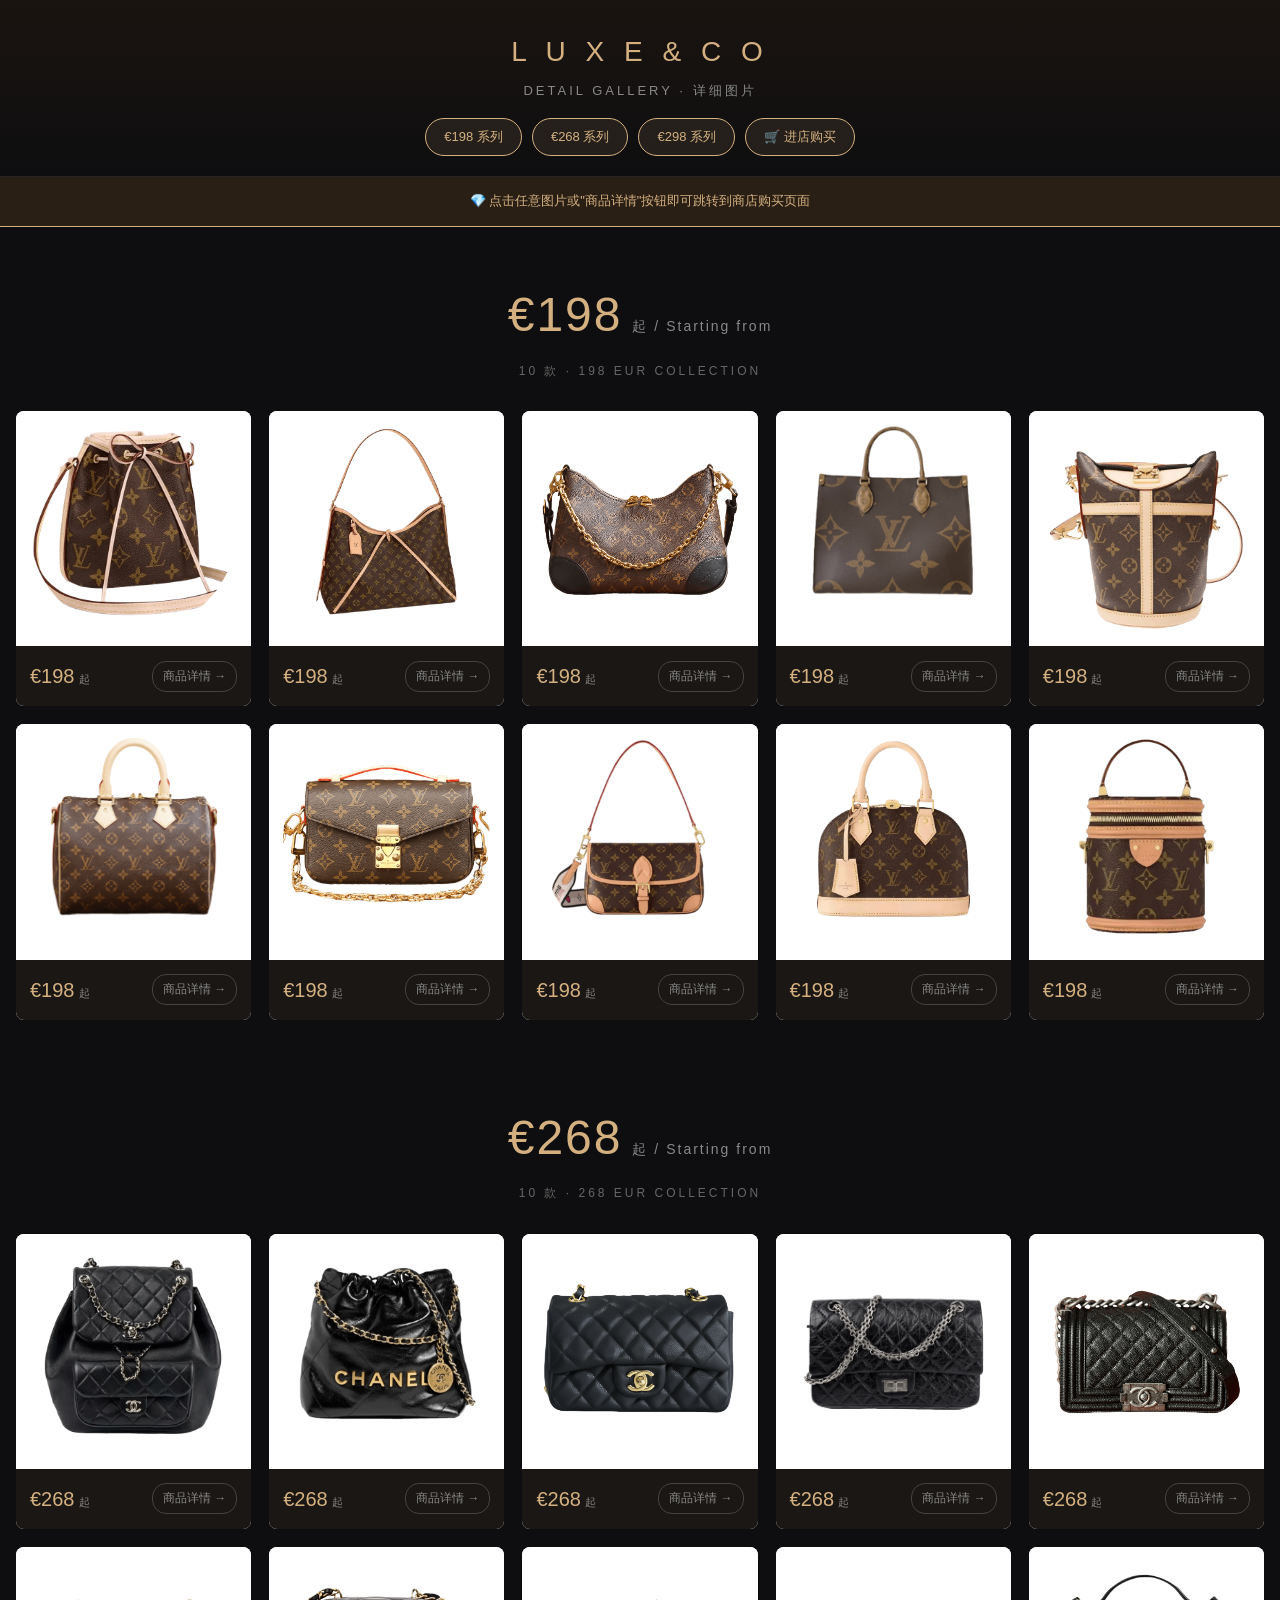
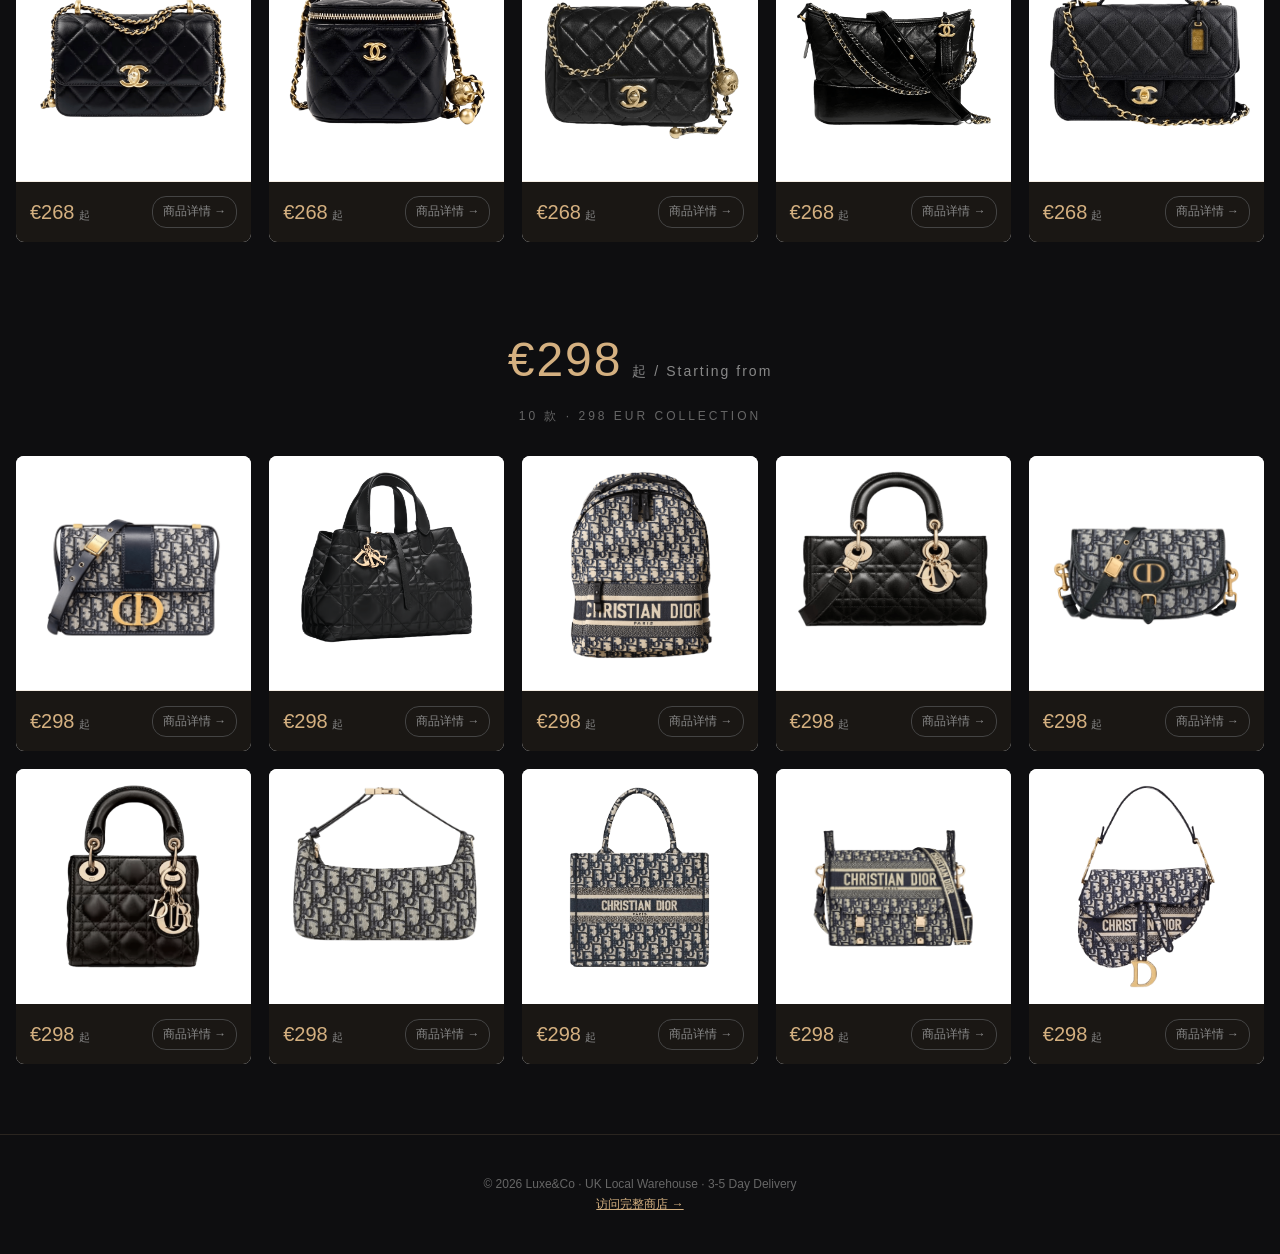
==== ad/details.html @ 515a00b8 "Add product detail gallery" ====
<!doctype html>
<html lang="zh-CN">
<head>
<meta charset="UTF-8">
<meta name="viewport" content="width=device-width,initial-scale=1.0">
<title>Luxe&Co · 详细图片 / Product Gallery</title>
<style>
*{margin:0;padding:0;box-sizing:border-box}
body{font-family:-apple-system,'Segoe UI','PingFang SC',sans-serif;background:#0e0e10;color:#f5f3ee;line-height:1.6}
header{padding:30px 20px 20px;text-align:center;background:linear-gradient(180deg,#1a1410 0%,#0e0e10 100%);border-bottom:1px solid #2a2520}
header h1{font-size:28px;letter-spacing:6px;color:#d4b080;font-weight:300}
header .sub{color:#888;font-size:13px;letter-spacing:3px;margin-top:6px}
header .nav{margin-top:16px;display:flex;gap:10px;justify-content:center;flex-wrap:wrap}
header .nav a{padding:8px 18px;background:rgba(212,176,128,.1);border:1px solid #d4b080;color:#d4b080;text-decoration:none;font-size:13px;border-radius:20px;transition:all .2s}
header .nav a:hover{background:#d4b080;color:#0e0e10}
.tier{max-width:1280px;margin:0 auto;padding:50px 16px 30px}
.tier-head{text-align:center;margin-bottom:30px}
.tier-head h2{font-size:18px;font-weight:300;color:#d4b080}
.price-big{font-size:48px;font-weight:200;color:#d4b080;letter-spacing:2px}
.price-sub{font-size:14px;color:#888;margin-left:10px;letter-spacing:2px}
.tier-count{color:#666;font-size:12px;letter-spacing:3px;margin-top:8px;text-transform:uppercase}
.grid{display:grid;grid-template-columns:repeat(auto-fill,minmax(220px,1fr));gap:18px}
.card{background:#fff;border-radius:8px;overflow:hidden;transition:transform .3s,box-shadow .3s;cursor:pointer}
.card:hover{transform:translateY(-4px);box-shadow:0 12px 40px rgba(212,176,128,.2)}
.img-wrap{display:block;position:relative;background:#fff;aspect-ratio:1/1;overflow:hidden}
.img-wrap img{width:100%;height:100%;object-fit:contain;padding:14px;transition:transform .4s}
.card:hover .img-wrap img{transform:scale(1.06)}
.hover-tip{position:absolute;bottom:0;left:0;right:0;background:rgba(212,176,128,.95);color:#0e0e10;text-align:center;padding:8px;font-size:13px;font-weight:600;letter-spacing:1px;transform:translateY(100%);transition:transform .3s}
.card:hover .hover-tip{transform:translateY(0)}
.info{padding:14px;background:#1a1714;display:flex;justify-content:space-between;align-items:center}
.price{font-size:20px;color:#d4b080;font-weight:500}
.price .tag{font-size:11px;color:#888;margin-left:4px;font-weight:400}
.btn-detail{font-size:12px;color:#888;text-decoration:none;border:1px solid #444;padding:5px 10px;border-radius:14px;transition:all .2s}
.btn-detail:hover{border-color:#d4b080;color:#d4b080}
footer{padding:40px 20px;text-align:center;color:#666;font-size:12px;border-top:1px solid #2a2520;margin-top:40px}
.tip{background:#2a1f15;color:#d4b080;padding:14px;text-align:center;font-size:13px;border-bottom:1px solid #d4b080}
@media(max-width:600px){.grid{grid-template-columns:repeat(2,1fr);gap:10px}.price-big{font-size:36px}.tier{padding:30px 10px 20px}}
</style>
</head>
<body>
<header>
<h1>L U X E &amp; C O</h1>
<div class="sub">DETAIL GALLERY · 详细图片</div>
<div class="nav">
<a href="#tier-198">€198 系列</a>
<a href="#tier-268">€268 系列</a>
<a href="#tier-298">€298 系列</a>
<a href="https://shop36108042.wgstores.com" target="_blank">🛒 进店购买</a>
</div>
</header>
<div class="tip">💎 点击任意图片或"商品详情"按钮即可跳转到商店购买页面</div>
<section class="tier" id="tier-198">
<div class="tier-head">
<h2><span class="price-big">€198</span><span class="price-sub">起 / Starting from</span></h2>
<div class="tier-count">10 款 · 198 EUR Collection</div>
</div>
<div class="grid"><div class="card" data-id="198-01">
<a class="img-wrap" href="https://shop36108042.wgstores.com" target="_blank" data-link="198-01">
<img src="gallery/198/01.png" alt="Bag 198EUR" loading="lazy">
<div class="hover-tip">查看商品 →</div>
</a>
<div class="info">
<div class="price">€198<span class="tag">起</span></div>
<a href="https://shop36108042.wgstores.com" target="_blank" class="btn-detail">商品详情 →</a>
</div></div>
<div class="card" data-id="198-02">
<a class="img-wrap" href="https://shop36108042.wgstores.com" target="_blank" data-link="198-02">
<img src="gallery/198/02.png" alt="Bag 198EUR" loading="lazy">
<div class="hover-tip">查看商品 →</div>
</a>
<div class="info">
<div class="price">€198<span class="tag">起</span></div>
<a href="https://shop36108042.wgstores.com" target="_blank" class="btn-detail">商品详情 →</a>
</div></div>
<div class="card" data-id="198-03">
<a class="img-wrap" href="https://shop36108042.wgstores.com" target="_blank" data-link="198-03">
<img src="gallery/198/03.png" alt="Bag 198EUR" loading="lazy">
<div class="hover-tip">查看商品 →</div>
</a>
<div class="info">
<div class="price">€198<span class="tag">起</span></div>
<a href="https://shop36108042.wgstores.com" target="_blank" class="btn-detail">商品详情 →</a>
</div></div>
<div class="card" data-id="198-04">
<a class="img-wrap" href="https://shop36108042.wgstores.com" target="_blank" data-link="198-04">
<img src="gallery/198/04.png" alt="Bag 198EUR" loading="lazy">
<div class="hover-tip">查看商品 →</div>
</a>
<div class="info">
<div class="price">€198<span class="tag">起</span></div>
<a href="https://shop36108042.wgstores.com" target="_blank" class="btn-detail">商品详情 →</a>
</div></div>
<div class="card" data-id="198-05">
<a class="img-wrap" href="https://shop36108042.wgstores.com" target="_blank" data-link="198-05">
<img src="gallery/198/05.png" alt="Bag 198EUR" loading="lazy">
<div class="hover-tip">查看商品 →</div>
</a>
<div class="info">
<div class="price">€198<span class="tag">起</span></div>
<a href="https://shop36108042.wgstores.com" target="_blank" class="btn-detail">商品详情 →</a>
</div></div>
<div class="card" data-id="198-06">
<a class="img-wrap" href="https://shop36108042.wgstores.com" target="_blank" data-link="198-06">
<img src="gallery/198/06.png" alt="Bag 198EUR" loading="lazy">
<div class="hover-tip">查看商品 →</div>
</a>
<div class="info">
<div class="price">€198<span class="tag">起</span></div>
<a href="https://shop36108042.wgstores.com" target="_blank" class="btn-detail">商品详情 →</a>
</div></div>
<div class="card" data-id="198-07">
<a class="img-wrap" href="https://shop36108042.wgstores.com" target="_blank" data-link="198-07">
<img src="gallery/198/07.png" alt="Bag 198EUR" loading="lazy">
<div class="hover-tip">查看商品 →</div>
</a>
<div class="info">
<div class="price">€198<span class="tag">起</span></div>
<a href="https://shop36108042.wgstores.com" target="_blank" class="btn-detail">商品详情 →</a>
</div></div>
<div class="card" data-id="198-08">
<a class="img-wrap" href="https://shop36108042.wgstores.com" target="_blank" data-link="198-08">
<img src="gallery/198/08.png" alt="Bag 198EUR" loading="lazy">
<div class="hover-tip">查看商品 →</div>
</a>
<div class="info">
<div class="price">€198<span class="tag">起</span></div>
<a href="https://shop36108042.wgstores.com" target="_blank" class="btn-detail">商品详情 →</a>
</div></div>
<div class="card" data-id="198-09">
<a class="img-wrap" href="https://shop36108042.wgstores.com" target="_blank" data-link="198-09">
<img src="gallery/198/09.png" alt="Bag 198EUR" loading="lazy">
<div class="hover-tip">查看商品 →</div>
</a>
<div class="info">
<div class="price">€198<span class="tag">起</span></div>
<a href="https://shop36108042.wgstores.com" target="_blank" class="btn-detail">商品详情 →</a>
</div></div>
<div class="card" data-id="198-10">
<a class="img-wrap" href="https://shop36108042.wgstores.com" target="_blank" data-link="198-10">
<img src="gallery/198/10.png" alt="Bag 198EUR" loading="lazy">
<div class="hover-tip">查看商品 →</div>
</a>
<div class="info">
<div class="price">€198<span class="tag">起</span></div>
<a href="https://shop36108042.wgstores.com" target="_blank" class="btn-detail">商品详情 →</a>
</div></div></div>
</section><section class="tier" id="tier-268">
<div class="tier-head">
<h2><span class="price-big">€268</span><span class="price-sub">起 / Starting from</span></h2>
<div class="tier-count">10 款 · 268 EUR Collection</div>
</div>
<div class="grid"><div class="card" data-id="268-01">
<a class="img-wrap" href="https://shop36108042.wgstores.com" target="_blank" data-link="268-01">
<img src="gallery/268/01.png" alt="Bag 268EUR" loading="lazy">
<div class="hover-tip">查看商品 →</div>
</a>
<div class="info">
<div class="price">€268<span class="tag">起</span></div>
<a href="https://shop36108042.wgstores.com" target="_blank" class="btn-detail">商品详情 →</a>
</div></div>
<div class="card" data-id="268-02">
<a class="img-wrap" href="https://shop36108042.wgstores.com" target="_blank" data-link="268-02">
<img src="gallery/268/02.png" alt="Bag 268EUR" loading="lazy">
<div class="hover-tip">查看商品 →</div>
</a>
<div class="info">
<div class="price">€268<span class="tag">起</span></div>
<a href="https://shop36108042.wgstores.com" target="_blank" class="btn-detail">商品详情 →</a>
</div></div>
<div class="card" data-id="268-03">
<a class="img-wrap" href="https://shop36108042.wgstores.com" target="_blank" data-link="268-03">
<img src="gallery/268/03.png" alt="Bag 268EUR" loading="lazy">
<div class="hover-tip">查看商品 →</div>
</a>
<div class="info">
<div class="price">€268<span class="tag">起</span></div>
<a href="https://shop36108042.wgstores.com" target="_blank" class="btn-detail">商品详情 →</a>
</div></div>
<div class="card" data-id="268-04">
<a class="img-wrap" href="https://shop36108042.wgstores.com" target="_blank" data-link="268-04">
<img src="gallery/268/04.png" alt="Bag 268EUR" loading="lazy">
<div class="hover-tip">查看商品 →</div>
</a>
<div class="info">
<div class="price">€268<span class="tag">起</span></div>
<a href="https://shop36108042.wgstores.com" target="_blank" class="btn-detail">商品详情 →</a>
</div></div>
<div class="card" data-id="268-05">
<a class="img-wrap" href="https://shop36108042.wgstores.com" target="_blank" data-link="268-05">
<img src="gallery/268/05.png" alt="Bag 268EUR" loading="lazy">
<div class="hover-tip">查看商品 →</div>
</a>
<div class="info">
<div class="price">€268<span class="tag">起</span></div>
<a href="https://shop36108042.wgstores.com" target="_blank" class="btn-detail">商品详情 →</a>
</div></div>
<div class="card" data-id="268-06">
<a class="img-wrap" href="https://shop36108042.wgstores.com" target="_blank" data-link="268-06">
<img src="gallery/268/06.png" alt="Bag 268EUR" loading="lazy">
<div class="hover-tip">查看商品 →</div>
</a>
<div class="info">
<div class="price">€268<span class="tag">起</span></div>
<a href="https://shop36108042.wgstores.com" target="_blank" class="btn-detail">商品详情 →</a>
</div></div>
<div class="card" data-id="268-07">
<a class="img-wrap" href="https://shop36108042.wgstores.com" target="_blank" data-link="268-07">
<img src="gallery/268/07.png" alt="Bag 268EUR" loading="lazy">
<div class="hover-tip">查看商品 →</div>
</a>
<div class="info">
<div class="price">€268<span class="tag">起</span></div>
<a href="https://shop36108042.wgstores.com" target="_blank" class="btn-detail">商品详情 →</a>
</div></div>
<div class="card" data-id="268-08">
<a class="img-wrap" href="https://shop36108042.wgstores.com" target="_blank" data-link="268-08">
<img src="gallery/268/08.png" alt="Bag 268EUR" loading="lazy">
<div class="hover-tip">查看商品 →</div>
</a>
<div class="info">
<div class="price">€268<span class="tag">起</span></div>
<a href="https://shop36108042.wgstores.com" target="_blank" class="btn-detail">商品详情 →</a>
</div></div>
<div class="card" data-id="268-09">
<a class="img-wrap" href="https://shop36108042.wgstores.com" target="_blank" data-link="268-09">
<img src="gallery/268/09.png" alt="Bag 268EUR" loading="lazy">
<div class="hover-tip">查看商品 →</div>
</a>
<div class="info">
<div class="price">€268<span class="tag">起</span></div>
<a href="https://shop36108042.wgstores.com" target="_blank" class="btn-detail">商品详情 →</a>
</div></div>
<div class="card" data-id="268-10">
<a class="img-wrap" href="https://shop36108042.wgstores.com" target="_blank" data-link="268-10">
<img src="gallery/268/10.png" alt="Bag 268EUR" loading="lazy">
<div class="hover-tip">查看商品 →</div>
</a>
<div class="info">
<div class="price">€268<span class="tag">起</span></div>
<a href="https://shop36108042.wgstores.com" target="_blank" class="btn-detail">商品详情 →</a>
</div></div></div>
</section><section class="tier" id="tier-298">
<div class="tier-head">
<h2><span class="price-big">€298</span><span class="price-sub">起 / Starting from</span></h2>
<div class="tier-count">10 款 · 298 EUR Collection</div>
</div>
<div class="grid"><div class="card" data-id="298-01">
<a class="img-wrap" href="https://shop36108042.wgstores.com" target="_blank" data-link="298-01">
<img src="gallery/298/01.png" alt="Bag 298EUR" loading="lazy">
<div class="hover-tip">查看商品 →</div>
</a>
<div class="info">
<div class="price">€298<span class="tag">起</span></div>
<a href="https://shop36108042.wgstores.com" target="_blank" class="btn-detail">商品详情 →</a>
</div></div>
<div class="card" data-id="298-02">
<a class="img-wrap" href="https://shop36108042.wgstores.com" target="_blank" data-link="298-02">
<img src="gallery/298/02.png" alt="Bag 298EUR" loading="lazy">
<div class="hover-tip">查看商品 →</div>
</a>
<div class="info">
<div class="price">€298<span class="tag">起</span></div>
<a href="https://shop36108042.wgstores.com" target="_blank" class="btn-detail">商品详情 →</a>
</div></div>
<div class="card" data-id="298-03">
<a class="img-wrap" href="https://shop36108042.wgstores.com" target="_blank" data-link="298-03">
<img src="gallery/298/03.png" alt="Bag 298EUR" loading="lazy">
<div class="hover-tip">查看商品 →</div>
</a>
<div class="info">
<div class="price">€298<span class="tag">起</span></div>
<a href="https://shop36108042.wgstores.com" target="_blank" class="btn-detail">商品详情 →</a>
</div></div>
<div class="card" data-id="298-04">
<a class="img-wrap" href="https://shop36108042.wgstores.com" target="_blank" data-link="298-04">
<img src="gallery/298/04.png" alt="Bag 298EUR" loading="lazy">
<div class="hover-tip">查看商品 →</div>
</a>
<div class="info">
<div class="price">€298<span class="tag">起</span></div>
<a href="https://shop36108042.wgstores.com" target="_blank" class="btn-detail">商品详情 →</a>
</div></div>
<div class="card" data-id="298-05">
<a class="img-wrap" href="https://shop36108042.wgstores.com" target="_blank" data-link="298-05">
<img src="gallery/298/05.png" alt="Bag 298EUR" loading="lazy">
<div class="hover-tip">查看商品 →</div>
</a>
<div class="info">
<div class="price">€298<span class="tag">起</span></div>
<a href="https://shop36108042.wgstores.com" target="_blank" class="btn-detail">商品详情 →</a>
</div></div>
<div class="card" data-id="298-06">
<a class="img-wrap" href="https://shop36108042.wgstores.com" target="_blank" data-link="298-06">
<img src="gallery/298/06.png" alt="Bag 298EUR" loading="lazy">
<div class="hover-tip">查看商品 →</div>
</a>
<div class="info">
<div class="price">€298<span class="tag">起</span></div>
<a href="https://shop36108042.wgstores.com" target="_blank" class="btn-detail">商品详情 →</a>
</div></div>
<div class="card" data-id="298-07">
<a class="img-wrap" href="https://shop36108042.wgstores.com" target="_blank" data-link="298-07">
<img src="gallery/298/07.png" alt="Bag 298EUR" loading="lazy">
<div class="hover-tip">查看商品 →</div>
</a>
<div class="info">
<div class="price">€298<span class="tag">起</span></div>
<a href="https://shop36108042.wgstores.com" target="_blank" class="btn-detail">商品详情 →</a>
</div></div>
<div class="card" data-id="298-08">
<a class="img-wrap" href="https://shop36108042.wgstores.com" target="_blank" data-link="298-08">
<img src="gallery/298/08.png" alt="Bag 298EUR" loading="lazy">
<div class="hover-tip">查看商品 →</div>
</a>
<div class="info">
<div class="price">€298<span class="tag">起</span></div>
<a href="https://shop36108042.wgstores.com" target="_blank" class="btn-detail">商品详情 →</a>
</div></div>
<div class="card" data-id="298-09">
<a class="img-wrap" href="https://shop36108042.wgstores.com" target="_blank" data-link="298-09">
<img src="gallery/298/09.png" alt="Bag 298EUR" loading="lazy">
<div class="hover-tip">查看商品 →</div>
</a>
<div class="info">
<div class="price">€298<span class="tag">起</span></div>
<a href="https://shop36108042.wgstores.com" target="_blank" class="btn-detail">商品详情 →</a>
</div></div>
<div class="card" data-id="298-10">
<a class="img-wrap" href="https://shop36108042.wgstores.com" target="_blank" data-link="298-10">
<img src="gallery/298/10.png" alt="Bag 298EUR" loading="lazy">
<div class="hover-tip">查看商品 →</div>
</a>
<div class="info">
<div class="price">€298<span class="tag">起</span></div>
<a href="https://shop36108042.wgstores.com" target="_blank" class="btn-detail">商品详情 →</a>
</div></div></div>
</section>
<footer>
© 2026 Luxe&amp;Co · UK Local Warehouse · 3-5 Day Delivery<br>
<a href="https://shop36108042.wgstores.com" target="_blank" style="color:#d4b080">访问完整商店 →</a>
</footer>
</body>
</html>
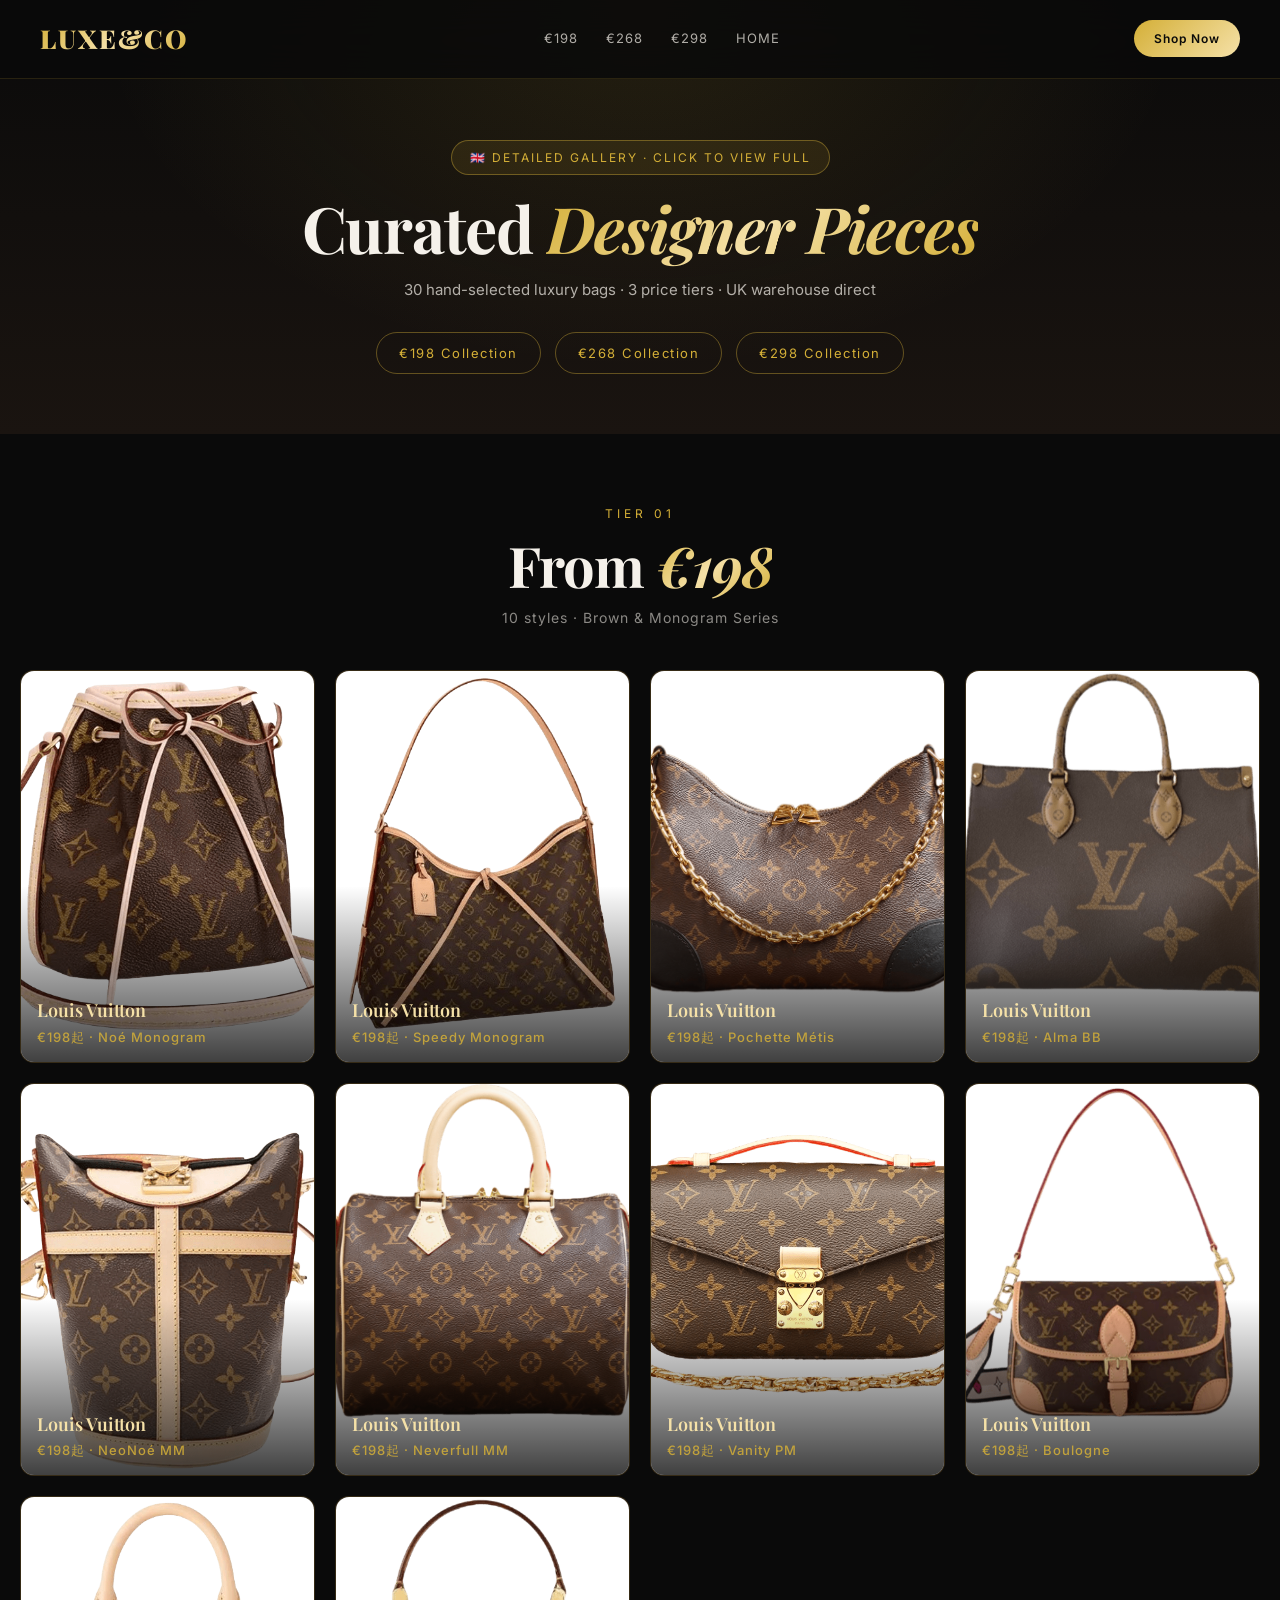
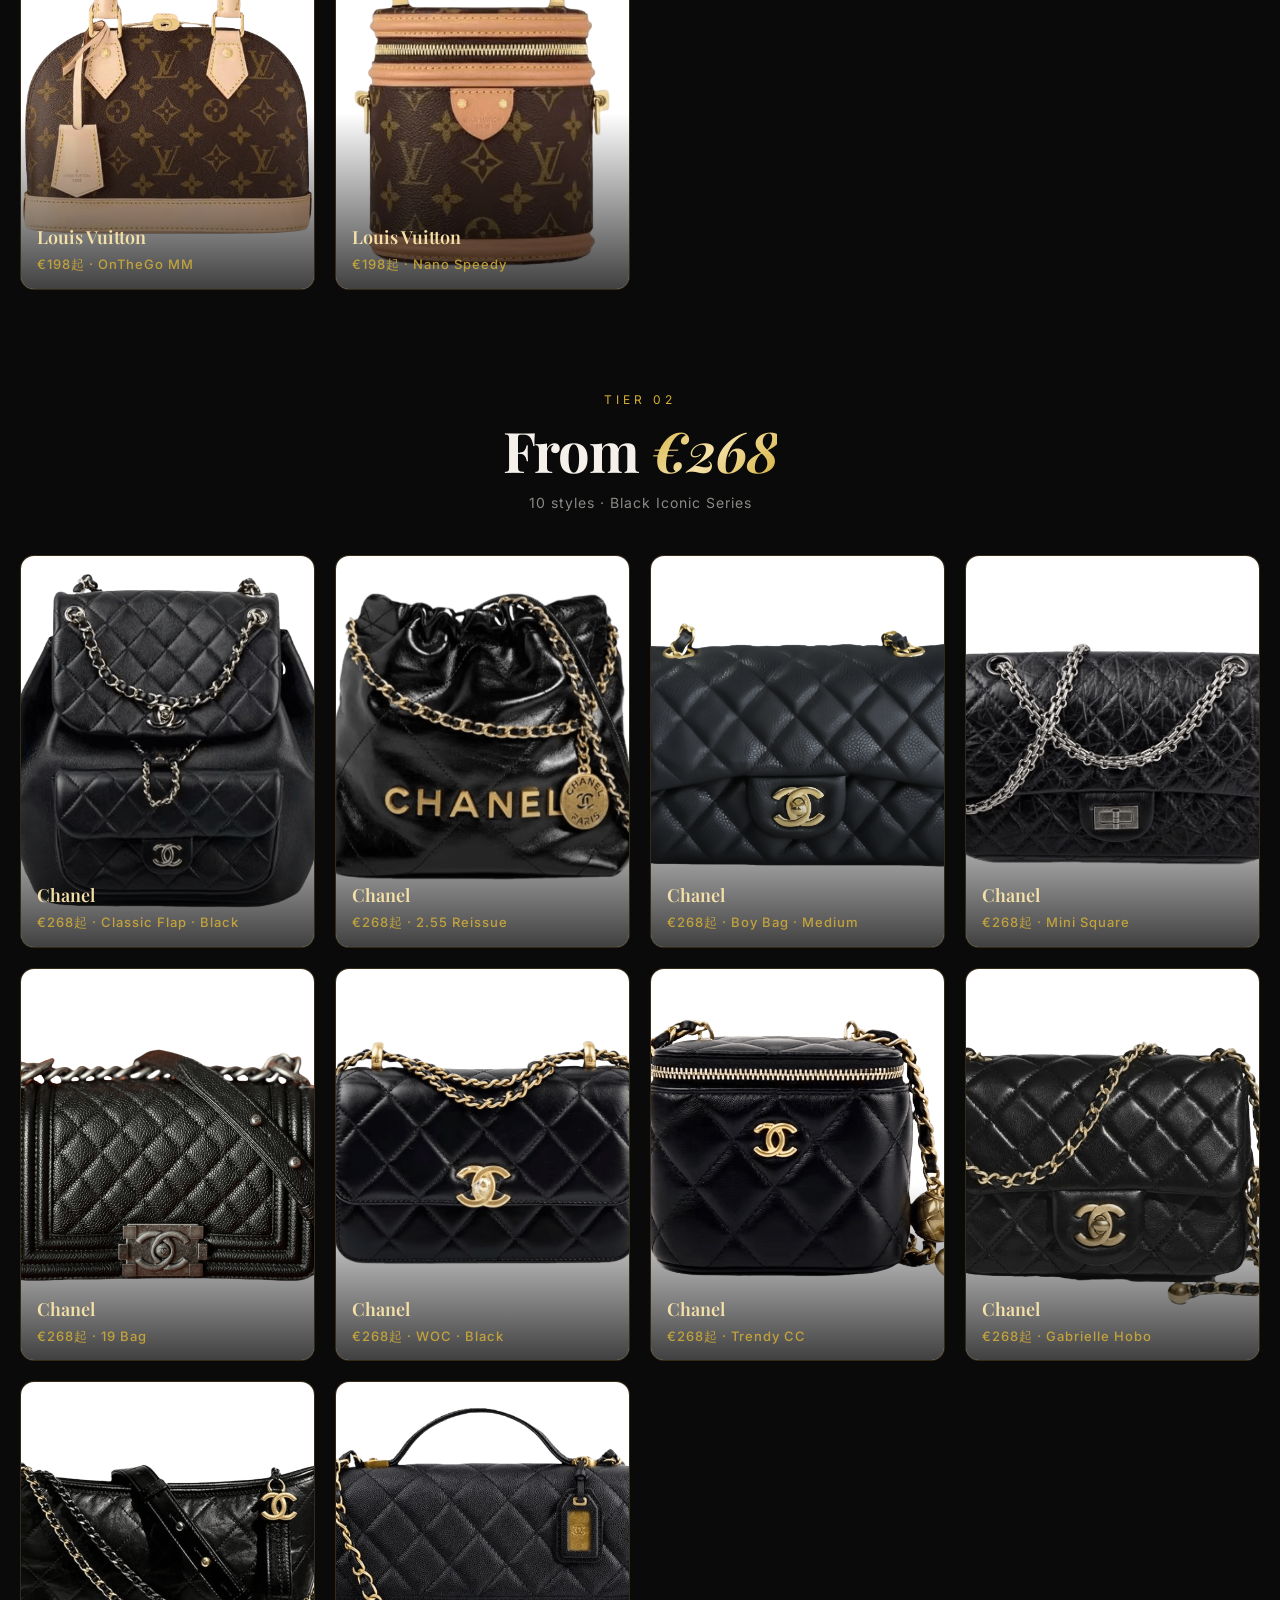
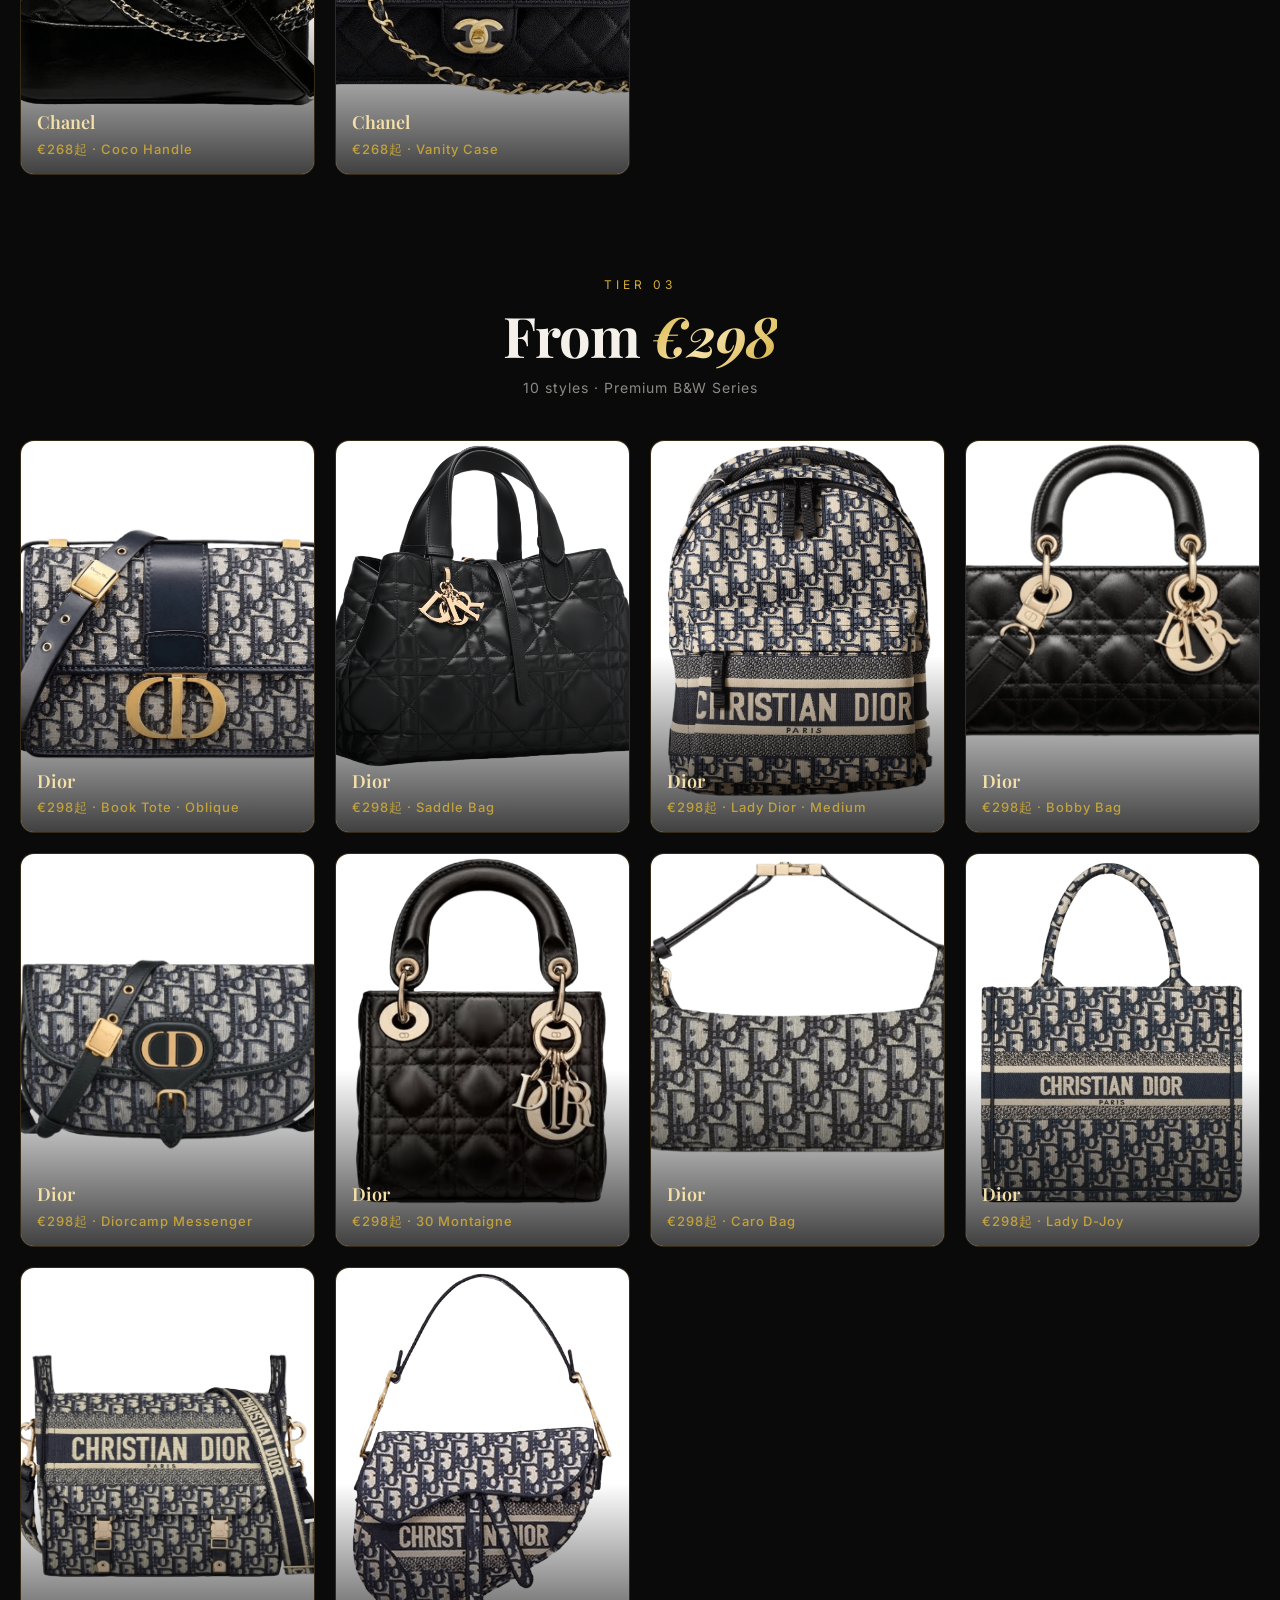
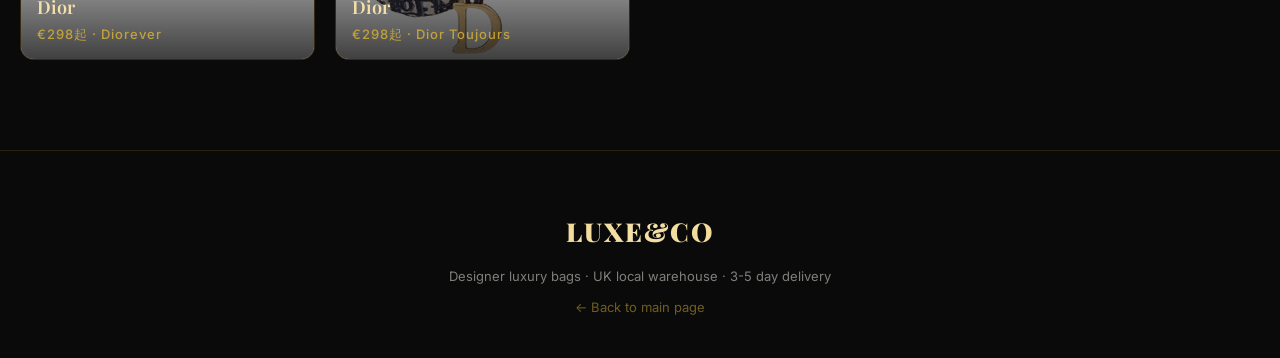
==== commit e4369692: "Refactor details.html with luxury lightbox" ====
--- a/ad/details.html
+++ b/ad/details.html
@@ -1,343 +1,494 @@
-<!doctype html>
-<html lang="zh-CN">
+<!DOCTYPE html>
+<html lang="en">
 <head>
 <meta charset="UTF-8">
-<meta name="viewport" content="width=device-width,initial-scale=1.0">
-<title>Luxe&Co · 详细图片 / Product Gallery</title>
+<meta name="viewport" content="width=device-width, initial-scale=1.0">
+<title>Luxe&Co · Detailed Gallery</title>
+<link href="https://fonts.googleapis.com/css2?family=Playfair+Display:wght@400;600;700;900&family=Inter:wght@300;400;500;600;700&display=swap" rel="stylesheet">
 <style>
 *{margin:0;padding:0;box-sizing:border-box}
-body{font-family:-apple-system,'Segoe UI','PingFang SC',sans-serif;background:#0e0e10;color:#f5f3ee;line-height:1.6}
-header{padding:30px 20px 20px;text-align:center;background:linear-gradient(180deg,#1a1410 0%,#0e0e10 100%);border-bottom:1px solid #2a2520}
-header h1{font-size:28px;letter-spacing:6px;color:#d4b080;font-weight:300}
-header .sub{color:#888;font-size:13px;letter-spacing:3px;margin-top:6px}
-header .nav{margin-top:16px;display:flex;gap:10px;justify-content:center;flex-wrap:wrap}
-header .nav a{padding:8px 18px;background:rgba(212,176,128,.1);border:1px solid #d4b080;color:#d4b080;text-decoration:none;font-size:13px;border-radius:20px;transition:all .2s}
-header .nav a:hover{background:#d4b080;color:#0e0e10}
-.tier{max-width:1280px;margin:0 auto;padding:50px 16px 30px}
-.tier-head{text-align:center;margin-bottom:30px}
-.tier-head h2{font-size:18px;font-weight:300;color:#d4b080}
-.price-big{font-size:48px;font-weight:200;color:#d4b080;letter-spacing:2px}
-.price-sub{font-size:14px;color:#888;margin-left:10px;letter-spacing:2px}
-.tier-count{color:#666;font-size:12px;letter-spacing:3px;margin-top:8px;text-transform:uppercase}
-.grid{display:grid;grid-template-columns:repeat(auto-fill,minmax(220px,1fr));gap:18px}
-.card{background:#fff;border-radius:8px;overflow:hidden;transition:transform .3s,box-shadow .3s;cursor:pointer}
-.card:hover{transform:translateY(-4px);box-shadow:0 12px 40px rgba(212,176,128,.2)}
-.img-wrap{display:block;position:relative;background:#fff;aspect-ratio:1/1;overflow:hidden}
-.img-wrap img{width:100%;height:100%;object-fit:contain;padding:14px;transition:transform .4s}
-.card:hover .img-wrap img{transform:scale(1.06)}
-.hover-tip{position:absolute;bottom:0;left:0;right:0;background:rgba(212,176,128,.95);color:#0e0e10;text-align:center;padding:8px;font-size:13px;font-weight:600;letter-spacing:1px;transform:translateY(100%);transition:transform .3s}
-.card:hover .hover-tip{transform:translateY(0)}
-.info{padding:14px;background:#1a1714;display:flex;justify-content:space-between;align-items:center}
-.price{font-size:20px;color:#d4b080;font-weight:500}
-.price .tag{font-size:11px;color:#888;margin-left:4px;font-weight:400}
-.btn-detail{font-size:12px;color:#888;text-decoration:none;border:1px solid #444;padding:5px 10px;border-radius:14px;transition:all .2s}
-.btn-detail:hover{border-color:#d4b080;color:#d4b080}
-footer{padding:40px 20px;text-align:center;color:#666;font-size:12px;border-top:1px solid #2a2520;margin-top:40px}
-.tip{background:#2a1f15;color:#d4b080;padding:14px;text-align:center;font-size:13px;border-bottom:1px solid #d4b080}
-@media(max-width:600px){.grid{grid-template-columns:repeat(2,1fr);gap:10px}.price-big{font-size:36px}.tier{padding:30px 10px 20px}}
+html{scroll-behavior:smooth}
+body{font-family:'Inter',-apple-system,sans-serif;background:#0a0a0a;color:#f5f1ea;line-height:1.6;overflow-x:hidden}
+h1,h2,h3{font-family:'Playfair Display',serif;font-weight:700;letter-spacing:-.02em}
+img{max-width:100%;display:block}
+a{color:inherit;text-decoration:none}
+
+nav{position:fixed;top:0;left:0;right:0;padding:18px 40px;display:flex;justify-content:space-between;align-items:center;background:rgba(10,10,10,.85);backdrop-filter:blur(20px);z-index:1000;border-bottom:1px solid rgba(212,175,55,.15)}
+.logo{font-family:'Playfair Display',serif;font-size:26px;font-weight:900;letter-spacing:2px;background:linear-gradient(135deg,#d4af37,#f5e1a8 50%,#d4af37);-webkit-background-clip:text;-webkit-text-fill-color:transparent}
+.nav-links{display:flex;gap:28px}
+.nav-links a{font-size:13px;letter-spacing:1px;opacity:.7;text-transform:uppercase;transition:opacity .2s}
+.nav-links a:hover{opacity:1;color:#d4af37}
+.nav-cta{background:linear-gradient(135deg,#d4af37,#f5e1a8);color:#0a0a0a;padding:9px 20px;border-radius:30px;font-weight:600;font-size:12px;letter-spacing:1px}
+
+.hero{padding:140px 20px 60px;text-align:center;background:radial-gradient(ellipse at top,rgba(212,175,55,.12),transparent 60%),linear-gradient(180deg,#0a0a0a,#1a1410)}
+.hero .badge{display:inline-block;padding:7px 18px;background:rgba(212,175,55,.1);border:1px solid rgba(212,175,55,.4);border-radius:30px;font-size:12px;color:#d4af37;letter-spacing:2px;text-transform:uppercase;margin-bottom:18px}
+.hero h1{font-size:clamp(32px,6vw,64px);line-height:1.1;margin-bottom:14px}
+.hero h1 .gold{background:linear-gradient(135deg,#d4af37,#f5e1a8 50%,#d4af37);-webkit-background-clip:text;-webkit-text-fill-color:transparent;font-style:italic}
+.hero p{font-size:15px;opacity:.7;max-width:600px;margin:0 auto}
+
+.tier-nav{display:flex;gap:14px;justify-content:center;flex-wrap:wrap;margin:30px 0 0}
+.tier-nav a{padding:10px 22px;border:1px solid rgba(212,175,55,.4);border-radius:30px;color:#d4af37;font-size:13px;letter-spacing:1.5px;transition:all .2s}
+.tier-nav a:hover{background:rgba(212,175,55,.15)}
+
+.tier{max-width:1280px;margin:0 auto;padding:70px 20px 30px}
+.tier-head{text-align:center;margin-bottom:40px}
+.tier-head .label{font-size:12px;letter-spacing:4px;color:#d4af37;text-transform:uppercase;margin-bottom:10px}
+.tier-head h2{font-size:clamp(36px,5vw,56px);line-height:1.1}
+.tier-head h2 .gold{background:linear-gradient(135deg,#d4af37,#f5e1a8 50%,#d4af37);-webkit-background-clip:text;-webkit-text-fill-color:transparent;font-style:italic}
+.tier-head .sub{opacity:.55;font-size:14px;margin-top:12px;letter-spacing:1px}
+
+.gallery-grid{display:grid;grid-template-columns:repeat(auto-fill,minmax(240px,1fr));gap:20px}
+.gallery-card{position:relative;aspect-ratio:3/4;border-radius:14px;overflow:hidden;cursor:pointer;background:#1a1410;border:1px solid rgba(212,175,55,.15);transition:transform .4s,border-color .4s,box-shadow .4s}
+.gallery-card img{width:100%;height:100%;object-fit:cover;background:#fff;transition:transform .6s}
+.gallery-card:hover{transform:translateY(-6px);border-color:rgba(212,175,55,.55);box-shadow:0 20px 45px rgba(0,0,0,.5),0 0 0 1px rgba(212,175,55,.3)}
+.gallery-card:hover img{transform:scale(1.06)}
+.gallery-card::after{content:'';position:absolute;inset:0;background:linear-gradient(180deg,transparent 55%,rgba(0,0,0,.75) 100%);pointer-events:none}
+.gc-tag{position:absolute;bottom:14px;left:16px;right:16px;z-index:2;color:#f5e1a8;font-family:'Playfair Display',serif;font-size:18px;font-weight:600}
+.gc-tag .price{display:block;font-size:13px;opacity:.85;letter-spacing:1px;color:#d4af37;margin-top:2px;font-family:'Inter',sans-serif;font-weight:500}
+
+/* Lightbox */
+.lightbox{position:fixed;inset:0;background:rgba(5,5,5,.95);backdrop-filter:blur(20px);z-index:9999;display:none;align-items:center;justify-content:center;animation:fadeIn .3s;padding:20px}
+.lightbox.active{display:flex}
+.lightbox-inner{display:flex;gap:36px;max-width:1200px;width:100%;align-items:center;justify-content:center}
+.lightbox-img-wrap{flex:0 1 auto;max-width:60vw;max-height:88vh;cursor:zoom-out}
+.lightbox-img-wrap img{max-width:100%;max-height:88vh;border-radius:10px;box-shadow:0 30px 80px rgba(0,0,0,.8);background:#fff}
+.lightbox-info{flex:0 1 380px;padding:32px;background:linear-gradient(180deg,rgba(212,175,55,.1),rgba(212,175,55,.02));border:1px solid rgba(212,175,55,.3);border-radius:16px}
+.lb-brand{font-size:12px;letter-spacing:4px;color:#d4af37;text-transform:uppercase;margin-bottom:10px}
+.lb-model{font-family:'Playfair Display',serif;font-size:32px;font-weight:700;line-height:1.15;margin-bottom:18px}
+.lb-price-row{display:flex;align-items:baseline;gap:14px;margin-bottom:8px}
+.lb-price{font-family:'Playfair Display',serif;font-size:44px;font-weight:700;color:#d4af37}
+.lb-retail{font-size:18px;opacity:.5;text-decoration:line-through}
+.lb-save{display:inline-block;background:rgba(212,175,55,.2);color:#f5e1a8;padding:4px 12px;border-radius:20px;font-size:12px;letter-spacing:1px;margin-bottom:22px}
+.lb-desc{font-size:14px;opacity:.75;line-height:1.7;margin-bottom:22px;padding-bottom:22px;border-bottom:1px solid rgba(212,175,55,.15)}
+.lb-features{list-style:none;margin-bottom:24px;font-size:13px}
+.lb-features li{padding:6px 0;opacity:.8;display:flex;align-items:center;gap:10px}
+.lb-features li::before{content:'✓';color:#d4af37;font-weight:700}
+.lb-cta{display:block;text-align:center;padding:16px 24px;background:linear-gradient(135deg,#d4af37,#f5e1a8);color:#0a0a0a !important;border-radius:50px;font-weight:600;font-size:14px;letter-spacing:2px;text-transform:uppercase;transition:transform .2s,box-shadow .2s;margin-bottom:8px}
+.lb-cta:hover{transform:translateY(-3px);box-shadow:0 12px 30px rgba(212,175,55,.4)}
+.lb-secondary{display:block;text-align:center;padding:10px;font-size:12px;letter-spacing:1px;opacity:.6}
+.lightbox-close{position:absolute;top:24px;right:28px;width:44px;height:44px;border-radius:50%;background:rgba(212,175,55,.2);color:#f5e1a8;border:1px solid rgba(212,175,55,.4);font-size:24px;cursor:pointer;display:flex;align-items:center;justify-content:center;z-index:10}
+
+@keyframes fadeIn{from{opacity:0}to{opacity:1}}
+footer{padding:60px 20px 40px;text-align:center;border-top:1px solid rgba(212,175,55,.15);margin-top:60px}
+footer .logo{margin-bottom:14px}
+footer p{font-size:13px;opacity:.5}
+footer a{color:#d4af37}
+
+@media(max-width:900px){
+.lightbox-inner{flex-direction:column;gap:16px;overflow-y:auto;max-height:95vh}
+.lightbox-img-wrap{max-width:92vw;max-height:50vh}
+.lightbox-info{flex:0 0 auto;width:100%;padding:22px}
+.lb-model{font-size:24px}.lb-price{font-size:34px}
+.gallery-grid{grid-template-columns:repeat(2,1fr);gap:10px}
+.gc-tag{font-size:13px;bottom:8px;left:10px;right:10px}
+.gc-tag .price{font-size:11px}
+nav{padding:14px 16px}.nav-links{display:none}
+}
 </style>
 </head>
 <body>
-<header>
-<h1>L U X E &amp; C O</h1>
-<div class="sub">DETAIL GALLERY · 详细图片</div>
-<div class="nav">
-<a href="#tier-198">€198 系列</a>
-<a href="#tier-268">€268 系列</a>
-<a href="#tier-298">€298 系列</a>
-<a href="https://shop36108042.wgstores.com" target="_blank">🛒 进店购买</a>
-</div>
-</header>
-<div class="tip">💎 点击任意图片或"商品详情"按钮即可跳转到商店购买页面</div>
+
+<nav>
+<div class="logo">LUXE&CO</div>
+<div class="nav-links">
+<a href="#tier-198">€198</a>
+<a href="#tier-268">€268</a>
+<a href="#tier-298">€298</a>
+<a href="./index.html">Home</a>
+</div>
+<a href="https://shop36108042.wgstores.com" target="_blank" class="nav-cta">Shop Now</a>
+</nav>
+
+<section class="hero">
+<div class="badge">🇬🇧 Detailed Gallery · Click to View Full</div>
+<h1>Curated <span class="gold">Designer Pieces</span></h1>
+<p>30 hand-selected luxury bags · 3 price tiers · UK warehouse direct</p>
+<div class="tier-nav">
+<a href="#tier-198">€198 Collection</a>
+<a href="#tier-268">€268 Collection</a>
+<a href="#tier-298">€298 Collection</a>
+</div>
+</section>
+
 <section class="tier" id="tier-198">
 <div class="tier-head">
-<h2><span class="price-big">€198</span><span class="price-sub">起 / Starting from</span></h2>
-<div class="tier-count">10 款 · 198 EUR Collection</div>
-</div>
-<div class="grid"><div class="card" data-id="198-01">
-<a class="img-wrap" href="https://shop36108042.wgstores.com" target="_blank" data-link="198-01">
-<img src="gallery/198/01.png" alt="Bag 198EUR" loading="lazy">
-<div class="hover-tip">查看商品 →</div>
-</a>
-<div class="info">
-<div class="price">€198<span class="tag">起</span></div>
-<a href="https://shop36108042.wgstores.com" target="_blank" class="btn-detail">商品详情 →</a>
-</div></div>
-<div class="card" data-id="198-02">
-<a class="img-wrap" href="https://shop36108042.wgstores.com" target="_blank" data-link="198-02">
-<img src="gallery/198/02.png" alt="Bag 198EUR" loading="lazy">
-<div class="hover-tip">查看商品 →</div>
-</a>
-<div class="info">
-<div class="price">€198<span class="tag">起</span></div>
-<a href="https://shop36108042.wgstores.com" target="_blank" class="btn-detail">商品详情 →</a>
-</div></div>
-<div class="card" data-id="198-03">
-<a class="img-wrap" href="https://shop36108042.wgstores.com" target="_blank" data-link="198-03">
-<img src="gallery/198/03.png" alt="Bag 198EUR" loading="lazy">
-<div class="hover-tip">查看商品 →</div>
-</a>
-<div class="info">
-<div class="price">€198<span class="tag">起</span></div>
-<a href="https://shop36108042.wgstores.com" target="_blank" class="btn-detail">商品详情 →</a>
-</div></div>
-<div class="card" data-id="198-04">
-<a class="img-wrap" href="https://shop36108042.wgstores.com" target="_blank" data-link="198-04">
-<img src="gallery/198/04.png" alt="Bag 198EUR" loading="lazy">
-<div class="hover-tip">查看商品 →</div>
-</a>
-<div class="info">
-<div class="price">€198<span class="tag">起</span></div>
-<a href="https://shop36108042.wgstores.com" target="_blank" class="btn-detail">商品详情 →</a>
-</div></div>
-<div class="card" data-id="198-05">
-<a class="img-wrap" href="https://shop36108042.wgstores.com" target="_blank" data-link="198-05">
-<img src="gallery/198/05.png" alt="Bag 198EUR" loading="lazy">
-<div class="hover-tip">查看商品 →</div>
-</a>
-<div class="info">
-<div class="price">€198<span class="tag">起</span></div>
-<a href="https://shop36108042.wgstores.com" target="_blank" class="btn-detail">商品详情 →</a>
-</div></div>
-<div class="card" data-id="198-06">
-<a class="img-wrap" href="https://shop36108042.wgstores.com" target="_blank" data-link="198-06">
-<img src="gallery/198/06.png" alt="Bag 198EUR" loading="lazy">
-<div class="hover-tip">查看商品 →</div>
-</a>
-<div class="info">
-<div class="price">€198<span class="tag">起</span></div>
-<a href="https://shop36108042.wgstores.com" target="_blank" class="btn-detail">商品详情 →</a>
-</div></div>
-<div class="card" data-id="198-07">
-<a class="img-wrap" href="https://shop36108042.wgstores.com" target="_blank" data-link="198-07">
-<img src="gallery/198/07.png" alt="Bag 198EUR" loading="lazy">
-<div class="hover-tip">查看商品 →</div>
-</a>
-<div class="info">
-<div class="price">€198<span class="tag">起</span></div>
-<a href="https://shop36108042.wgstores.com" target="_blank" class="btn-detail">商品详情 →</a>
-</div></div>
-<div class="card" data-id="198-08">
-<a class="img-wrap" href="https://shop36108042.wgstores.com" target="_blank" data-link="198-08">
-<img src="gallery/198/08.png" alt="Bag 198EUR" loading="lazy">
-<div class="hover-tip">查看商品 →</div>
-</a>
-<div class="info">
-<div class="price">€198<span class="tag">起</span></div>
-<a href="https://shop36108042.wgstores.com" target="_blank" class="btn-detail">商品详情 →</a>
-</div></div>
-<div class="card" data-id="198-09">
-<a class="img-wrap" href="https://shop36108042.wgstores.com" target="_blank" data-link="198-09">
-<img src="gallery/198/09.png" alt="Bag 198EUR" loading="lazy">
-<div class="hover-tip">查看商品 →</div>
-</a>
-<div class="info">
-<div class="price">€198<span class="tag">起</span></div>
-<a href="https://shop36108042.wgstores.com" target="_blank" class="btn-detail">商品详情 →</a>
-</div></div>
-<div class="card" data-id="198-10">
-<a class="img-wrap" href="https://shop36108042.wgstores.com" target="_blank" data-link="198-10">
-<img src="gallery/198/10.png" alt="Bag 198EUR" loading="lazy">
-<div class="hover-tip">查看商品 →</div>
-</a>
-<div class="info">
-<div class="price">€198<span class="tag">起</span></div>
-<a href="https://shop36108042.wgstores.com" target="_blank" class="btn-detail">商品详情 →</a>
-</div></div></div>
-</section><section class="tier" id="tier-268">
+<div class="label">Tier 01</div>
+<h2>From <span class="gold">€198</span></h2>
+<div class="sub">10 styles · Brown & Monogram Series</div>
+</div>
+<div class="gallery-grid" id="grid-198"></div>
+</section>
+
+<section class="tier" id="tier-268">
 <div class="tier-head">
-<h2><span class="price-big">€268</span><span class="price-sub">起 / Starting from</span></h2>
-<div class="tier-count">10 款 · 268 EUR Collection</div>
-</div>
-<div class="grid"><div class="card" data-id="268-01">
-<a class="img-wrap" href="https://shop36108042.wgstores.com" target="_blank" data-link="268-01">
-<img src="gallery/268/01.png" alt="Bag 268EUR" loading="lazy">
-<div class="hover-tip">查看商品 →</div>
-</a>
-<div class="info">
-<div class="price">€268<span class="tag">起</span></div>
-<a href="https://shop36108042.wgstores.com" target="_blank" class="btn-detail">商品详情 →</a>
-</div></div>
-<div class="card" data-id="268-02">
-<a class="img-wrap" href="https://shop36108042.wgstores.com" target="_blank" data-link="268-02">
-<img src="gallery/268/02.png" alt="Bag 268EUR" loading="lazy">
-<div class="hover-tip">查看商品 →</div>
-</a>
-<div class="info">
-<div class="price">€268<span class="tag">起</span></div>
-<a href="https://shop36108042.wgstores.com" target="_blank" class="btn-detail">商品详情 →</a>
-</div></div>
-<div class="card" data-id="268-03">
-<a class="img-wrap" href="https://shop36108042.wgstores.com" target="_blank" data-link="268-03">
-<img src="gallery/268/03.png" alt="Bag 268EUR" loading="lazy">
-<div class="hover-tip">查看商品 →</div>
-</a>
-<div class="info">
-<div class="price">€268<span class="tag">起</span></div>
-<a href="https://shop36108042.wgstores.com" target="_blank" class="btn-detail">商品详情 →</a>
-</div></div>
-<div class="card" data-id="268-04">
-<a class="img-wrap" href="https://shop36108042.wgstores.com" target="_blank" data-link="268-04">
-<img src="gallery/268/04.png" alt="Bag 268EUR" loading="lazy">
-<div class="hover-tip">查看商品 →</div>
-</a>
-<div class="info">
-<div class="price">€268<span class="tag">起</span></div>
-<a href="https://shop36108042.wgstores.com" target="_blank" class="btn-detail">商品详情 →</a>
-</div></div>
-<div class="card" data-id="268-05">
-<a class="img-wrap" href="https://shop36108042.wgstores.com" target="_blank" data-link="268-05">
-<img src="gallery/268/05.png" alt="Bag 268EUR" loading="lazy">
-<div class="hover-tip">查看商品 →</div>
-</a>
-<div class="info">
-<div class="price">€268<span class="tag">起</span></div>
-<a href="https://shop36108042.wgstores.com" target="_blank" class="btn-detail">商品详情 →</a>
-</div></div>
-<div class="card" data-id="268-06">
-<a class="img-wrap" href="https://shop36108042.wgstores.com" target="_blank" data-link="268-06">
-<img src="gallery/268/06.png" alt="Bag 268EUR" loading="lazy">
-<div class="hover-tip">查看商品 →</div>
-</a>
-<div class="info">
-<div class="price">€268<span class="tag">起</span></div>
-<a href="https://shop36108042.wgstores.com" target="_blank" class="btn-detail">商品详情 →</a>
-</div></div>
-<div class="card" data-id="268-07">
-<a class="img-wrap" href="https://shop36108042.wgstores.com" target="_blank" data-link="268-07">
-<img src="gallery/268/07.png" alt="Bag 268EUR" loading="lazy">
-<div class="hover-tip">查看商品 →</div>
-</a>
-<div class="info">
-<div class="price">€268<span class="tag">起</span></div>
-<a href="https://shop36108042.wgstores.com" target="_blank" class="btn-detail">商品详情 →</a>
-</div></div>
-<div class="card" data-id="268-08">
-<a class="img-wrap" href="https://shop36108042.wgstores.com" target="_blank" data-link="268-08">
-<img src="gallery/268/08.png" alt="Bag 268EUR" loading="lazy">
-<div class="hover-tip">查看商品 →</div>
-</a>
-<div class="info">
-<div class="price">€268<span class="tag">起</span></div>
-<a href="https://shop36108042.wgstores.com" target="_blank" class="btn-detail">商品详情 →</a>
-</div></div>
-<div class="card" data-id="268-09">
-<a class="img-wrap" href="https://shop36108042.wgstores.com" target="_blank" data-link="268-09">
-<img src="gallery/268/09.png" alt="Bag 268EUR" loading="lazy">
-<div class="hover-tip">查看商品 →</div>
-</a>
-<div class="info">
-<div class="price">€268<span class="tag">起</span></div>
-<a href="https://shop36108042.wgstores.com" target="_blank" class="btn-detail">商品详情 →</a>
-</div></div>
-<div class="card" data-id="268-10">
-<a class="img-wrap" href="https://shop36108042.wgstores.com" target="_blank" data-link="268-10">
-<img src="gallery/268/10.png" alt="Bag 268EUR" loading="lazy">
-<div class="hover-tip">查看商品 →</div>
-</a>
-<div class="info">
-<div class="price">€268<span class="tag">起</span></div>
-<a href="https://shop36108042.wgstores.com" target="_blank" class="btn-detail">商品详情 →</a>
-</div></div></div>
-</section><section class="tier" id="tier-298">
+<div class="label">Tier 02</div>
+<h2>From <span class="gold">€268</span></h2>
+<div class="sub">10 styles · Black Iconic Series</div>
+</div>
+<div class="gallery-grid" id="grid-268"></div>
+</section>
+
+<section class="tier" id="tier-298">
 <div class="tier-head">
-<h2><span class="price-big">€298</span><span class="price-sub">起 / Starting from</span></h2>
-<div class="tier-count">10 款 · 298 EUR Collection</div>
-</div>
-<div class="grid"><div class="card" data-id="298-01">
-<a class="img-wrap" href="https://shop36108042.wgstores.com" target="_blank" data-link="298-01">
-<img src="gallery/298/01.png" alt="Bag 298EUR" loading="lazy">
-<div class="hover-tip">查看商品 →</div>
-</a>
-<div class="info">
-<div class="price">€298<span class="tag">起</span></div>
-<a href="https://shop36108042.wgstores.com" target="_blank" class="btn-detail">商品详情 →</a>
-</div></div>
-<div class="card" data-id="298-02">
-<a class="img-wrap" href="https://shop36108042.wgstores.com" target="_blank" data-link="298-02">
-<img src="gallery/298/02.png" alt="Bag 298EUR" loading="lazy">
-<div class="hover-tip">查看商品 →</div>
-</a>
-<div class="info">
-<div class="price">€298<span class="tag">起</span></div>
-<a href="https://shop36108042.wgstores.com" target="_blank" class="btn-detail">商品详情 →</a>
-</div></div>
-<div class="card" data-id="298-03">
-<a class="img-wrap" href="https://shop36108042.wgstores.com" target="_blank" data-link="298-03">
-<img src="gallery/298/03.png" alt="Bag 298EUR" loading="lazy">
-<div class="hover-tip">查看商品 →</div>
-</a>
-<div class="info">
-<div class="price">€298<span class="tag">起</span></div>
-<a href="https://shop36108042.wgstores.com" target="_blank" class="btn-detail">商品详情 →</a>
-</div></div>
-<div class="card" data-id="298-04">
-<a class="img-wrap" href="https://shop36108042.wgstores.com" target="_blank" data-link="298-04">
-<img src="gallery/298/04.png" alt="Bag 298EUR" loading="lazy">
-<div class="hover-tip">查看商品 →</div>
-</a>
-<div class="info">
-<div class="price">€298<span class="tag">起</span></div>
-<a href="https://shop36108042.wgstores.com" target="_blank" class="btn-detail">商品详情 →</a>
-</div></div>
-<div class="card" data-id="298-05">
-<a class="img-wrap" href="https://shop36108042.wgstores.com" target="_blank" data-link="298-05">
-<img src="gallery/298/05.png" alt="Bag 298EUR" loading="lazy">
-<div class="hover-tip">查看商品 →</div>
-</a>
-<div class="info">
-<div class="price">€298<span class="tag">起</span></div>
-<a href="https://shop36108042.wgstores.com" target="_blank" class="btn-detail">商品详情 →</a>
-</div></div>
-<div class="card" data-id="298-06">
-<a class="img-wrap" href="https://shop36108042.wgstores.com" target="_blank" data-link="298-06">
-<img src="gallery/298/06.png" alt="Bag 298EUR" loading="lazy">
-<div class="hover-tip">查看商品 →</div>
-</a>
-<div class="info">
-<div class="price">€298<span class="tag">起</span></div>
-<a href="https://shop36108042.wgstores.com" target="_blank" class="btn-detail">商品详情 →</a>
-</div></div>
-<div class="card" data-id="298-07">
-<a class="img-wrap" href="https://shop36108042.wgstores.com" target="_blank" data-link="298-07">
-<img src="gallery/298/07.png" alt="Bag 298EUR" loading="lazy">
-<div class="hover-tip">查看商品 →</div>
-</a>
-<div class="info">
-<div class="price">€298<span class="tag">起</span></div>
-<a href="https://shop36108042.wgstores.com" target="_blank" class="btn-detail">商品详情 →</a>
-</div></div>
-<div class="card" data-id="298-08">
-<a class="img-wrap" href="https://shop36108042.wgstores.com" target="_blank" data-link="298-08">
-<img src="gallery/298/08.png" alt="Bag 298EUR" loading="lazy">
-<div class="hover-tip">查看商品 →</div>
-</a>
-<div class="info">
-<div class="price">€298<span class="tag">起</span></div>
-<a href="https://shop36108042.wgstores.com" target="_blank" class="btn-detail">商品详情 →</a>
-</div></div>
-<div class="card" data-id="298-09">
-<a class="img-wrap" href="https://shop36108042.wgstores.com" target="_blank" data-link="298-09">
-<img src="gallery/298/09.png" alt="Bag 298EUR" loading="lazy">
-<div class="hover-tip">查看商品 →</div>
-</a>
-<div class="info">
-<div class="price">€298<span class="tag">起</span></div>
-<a href="https://shop36108042.wgstores.com" target="_blank" class="btn-detail">商品详情 →</a>
-</div></div>
-<div class="card" data-id="298-10">
-<a class="img-wrap" href="https://shop36108042.wgstores.com" target="_blank" data-link="298-10">
-<img src="gallery/298/10.png" alt="Bag 298EUR" loading="lazy">
-<div class="hover-tip">查看商品 →</div>
-</a>
-<div class="info">
-<div class="price">€298<span class="tag">起</span></div>
-<a href="https://shop36108042.wgstores.com" target="_blank" class="btn-detail">商品详情 →</a>
-</div></div></div>
+<div class="label">Tier 03</div>
+<h2>From <span class="gold">€298</span></h2>
+<div class="sub">10 styles · Premium B&W Series</div>
+</div>
+<div class="gallery-grid" id="grid-298"></div>
 </section>
+
+<div class="lightbox" id="lightbox">
+<button class="lightbox-close" id="lightboxClose">×</button>
+<div class="lightbox-inner">
+<div class="lightbox-img-wrap" id="lightboxImgWrap"><img id="lightboxImg" src="" alt=""></div>
+<div class="lightbox-info">
+<div class="lb-brand" id="lbBrand"></div>
+<div class="lb-model" id="lbModel"></div>
+<div class="lb-price-row">
+<div class="lb-price" id="lbPrice"></div>
+<div class="lb-retail" id="lbRetail"></div>
+</div>
+<div class="lb-save" id="lbSave"></div>
+<p class="lb-desc">Same craftsmanship, same iconic silhouette — at a fraction of the boutique price. Shipped from our UK warehouse in 3-5 business days.</p>
+<ul class="lb-features">
+<li>UK Local Warehouse · 3-5 Day Delivery</li>
+<li>Discreet Packaging · Tracked Shipping</li>
+<li>First-time buyer 10% off</li>
+</ul>
+<a class="lb-cta" id="lbCta" href="#" target="_blank">More Details →</a>
+<a class="lb-secondary" href="#">Or message us for personal advice</a>
+</div>
+</div>
+</div>
+
 <footer>
-© 2026 Luxe&amp;Co · UK Local Warehouse · 3-5 Day Delivery<br>
-<a href="https://shop36108042.wgstores.com" target="_blank" style="color:#d4b080">访问完整商店 →</a>
+<div class="logo">LUXE&CO</div>
+<p>Designer luxury bags · UK local warehouse · 3-5 day delivery</p>
+<p style="margin-top:10px"><a href="./index.html">← Back to main page</a></p>
 </footer>
+
+<script>
+const PRODUCTS = [
+  {
+    "price": 198,
+    "retail": 1500,
+    "tier": 198,
+    "num": "01",
+    "brand": "Louis Vuitton",
+    "model": "Noé Monogram",
+    "shopUrl": "https://shop36108042.wgstores.com"
+  },
+  {
+    "price": 198,
+    "retail": 1500,
+    "tier": 198,
+    "num": "02",
+    "brand": "Louis Vuitton",
+    "model": "Speedy Monogram",
+    "shopUrl": "https://shop36108042.wgstores.com"
+  },
+  {
+    "price": 198,
+    "retail": 1500,
+    "tier": 198,
+    "num": "03",
+    "brand": "Louis Vuitton",
+    "model": "Pochette Métis",
+    "shopUrl": "https://shop36108042.wgstores.com"
+  },
+  {
+    "price": 198,
+    "retail": 1500,
+    "tier": 198,
+    "num": "04",
+    "brand": "Louis Vuitton",
+    "model": "Alma BB",
+    "shopUrl": "https://shop36108042.wgstores.com"
+  },
+  {
+    "price": 198,
+    "retail": 1500,
+    "tier": 198,
+    "num": "05",
+    "brand": "Louis Vuitton",
+    "model": "NeoNoé MM",
+    "shopUrl": "https://shop36108042.wgstores.com"
+  },
+  {
+    "price": 198,
+    "retail": 1500,
+    "tier": 198,
+    "num": "06",
+    "brand": "Louis Vuitton",
+    "model": "Neverfull MM",
+    "shopUrl": "https://shop36108042.wgstores.com"
+  },
+  {
+    "price": 198,
+    "retail": 1500,
+    "tier": 198,
+    "num": "07",
+    "brand": "Louis Vuitton",
+    "model": "Vanity PM",
+    "shopUrl": "https://shop36108042.wgstores.com"
+  },
+  {
+    "price": 198,
+    "retail": 1500,
+    "tier": 198,
+    "num": "08",
+    "brand": "Louis Vuitton",
+    "model": "Boulogne",
+    "shopUrl": "https://shop36108042.wgstores.com"
+  },
+  {
+    "price": 198,
+    "retail": 1500,
+    "tier": 198,
+    "num": "09",
+    "brand": "Louis Vuitton",
+    "model": "OnTheGo MM",
+    "shopUrl": "https://shop36108042.wgstores.com"
+  },
+  {
+    "price": 198,
+    "retail": 1500,
+    "tier": 198,
+    "num": "10",
+    "brand": "Louis Vuitton",
+    "model": "Nano Speedy",
+    "shopUrl": "https://shop36108042.wgstores.com"
+  },
+  {
+    "price": 268,
+    "retail": 4500,
+    "tier": 268,
+    "num": "01",
+    "brand": "Chanel",
+    "model": "Classic Flap · Black",
+    "shopUrl": "https://shop36108042.wgstores.com"
+  },
+  {
+    "price": 268,
+    "retail": 4500,
+    "tier": 268,
+    "num": "02",
+    "brand": "Chanel",
+    "model": "2.55 Reissue",
+    "shopUrl": "https://shop36108042.wgstores.com"
+  },
+  {
+    "price": 268,
+    "retail": 4500,
+    "tier": 268,
+    "num": "03",
+    "brand": "Chanel",
+    "model": "Boy Bag · Medium",
+    "shopUrl": "https://shop36108042.wgstores.com"
+  },
+  {
+    "price": 268,
+    "retail": 4500,
+    "tier": 268,
+    "num": "04",
+    "brand": "Chanel",
+    "model": "Mini Square",
+    "shopUrl": "https://shop36108042.wgstores.com"
+  },
+  {
+    "price": 268,
+    "retail": 4500,
+    "tier": 268,
+    "num": "05",
+    "brand": "Chanel",
+    "model": "19 Bag",
+    "shopUrl": "https://shop36108042.wgstores.com"
+  },
+  {
+    "price": 268,
+    "retail": 4500,
+    "tier": 268,
+    "num": "06",
+    "brand": "Chanel",
+    "model": "WOC · Black",
+    "shopUrl": "https://shop36108042.wgstores.com"
+  },
+  {
+    "price": 268,
+    "retail": 4500,
+    "tier": 268,
+    "num": "07",
+    "brand": "Chanel",
+    "model": "Trendy CC",
+    "shopUrl": "https://shop36108042.wgstores.com"
+  },
+  {
+    "price": 268,
+    "retail": 4500,
+    "tier": 268,
+    "num": "08",
+    "brand": "Chanel",
+    "model": "Gabrielle Hobo",
+    "shopUrl": "https://shop36108042.wgstores.com"
+  },
+  {
+    "price": 268,
+    "retail": 4500,
+    "tier": 268,
+    "num": "09",
+    "brand": "Chanel",
+    "model": "Coco Handle",
+    "shopUrl": "https://shop36108042.wgstores.com"
+  },
+  {
+    "price": 268,
+    "retail": 4500,
+    "tier": 268,
+    "num": "10",
+    "brand": "Chanel",
+    "model": "Vanity Case",
+    "shopUrl": "https://shop36108042.wgstores.com"
+  },
+  {
+    "price": 298,
+    "retail": 3800,
+    "tier": 298,
+    "num": "01",
+    "brand": "Dior",
+    "model": "Book Tote · Oblique",
+    "shopUrl": "https://shop36108042.wgstores.com"
+  },
+  {
+    "price": 298,
+    "retail": 3800,
+    "tier": 298,
+    "num": "02",
+    "brand": "Dior",
+    "model": "Saddle Bag",
+    "shopUrl": "https://shop36108042.wgstores.com"
+  },
+  {
+    "price": 298,
+    "retail": 3800,
+    "tier": 298,
+    "num": "03",
+    "brand": "Dior",
+    "model": "Lady Dior · Medium",
+    "shopUrl": "https://shop36108042.wgstores.com"
+  },
+  {
+    "price": 298,
+    "retail": 3800,
+    "tier": 298,
+    "num": "04",
+    "brand": "Dior",
+    "model": "Bobby Bag",
+    "shopUrl": "https://shop36108042.wgstores.com"
+  },
+  {
+    "price": 298,
+    "retail": 3800,
+    "tier": 298,
+    "num": "05",
+    "brand": "Dior",
+    "model": "Diorcamp Messenger",
+    "shopUrl": "https://shop36108042.wgstores.com"
+  },
+  {
+    "price": 298,
+    "retail": 3800,
+    "tier": 298,
+    "num": "06",
+    "brand": "Dior",
+    "model": "30 Montaigne",
+    "shopUrl": "https://shop36108042.wgstores.com"
+  },
+  {
+    "price": 298,
+    "retail": 3800,
+    "tier": 298,
+    "num": "07",
+    "brand": "Dior",
+    "model": "Caro Bag",
+    "shopUrl": "https://shop36108042.wgstores.com"
+  },
+  {
+    "price": 298,
+    "retail": 3800,
+    "tier": 298,
+    "num": "08",
+    "brand": "Dior",
+    "model": "Lady D-Joy",
+    "shopUrl": "https://shop36108042.wgstores.com"
+  },
+  {
+    "price": 298,
+    "retail": 3800,
+    "tier": 298,
+    "num": "09",
+    "brand": "Dior",
+    "model": "Diorever",
+    "shopUrl": "https://shop36108042.wgstores.com"
+  },
+  {
+    "price": 298,
+    "retail": 3800,
+    "tier": 298,
+    "num": "10",
+    "brand": "Dior",
+    "model": "Dior Toujours",
+    "shopUrl": "https://shop36108042.wgstores.com"
+  }
+];
+const SHOP_HOME = "https://shop36108042.wgstores.com";
+
+const IMG_CDNS = [
+  'https://cdn.statically.io/gh/V-china/baobao-/main/ad/',
+  'https://gcore.jsdelivr.net/gh/V-china/baobao-@main/ad/',
+  'https://cdn.jsdelivr.net/gh/V-china/baobao-@main/ad/',
+  './'
+];
+
+function probeImage(url, timeoutMs=8000){
+  return new Promise(r=>{const t=new Image();let d=false;const f=ok=>{if(!d){d=true;r(ok)}};t.onload=()=>f(true);t.onerror=()=>f(false);setTimeout(()=>f(false),timeoutMs);t.src=url});
+}
+
+(async ()=>{
+  let cdn = './';
+  for (const c of IMG_CDNS){
+    if (await probeImage(`${c}gallery/198/01.png`, 6000)){ cdn = c; console.log('[gallery] CDN:', c); break }
+  }
+  for (const tier of [198,268,298]){
+    const grid = document.getElementById(`grid-${tier}`);
+    PRODUCTS.filter(p=>p.tier===tier).forEach(p=>{
+      const url = `${cdn}gallery/${tier}/${p.num}.png`;
+      const card = document.createElement('div');
+      card.className = 'gallery-card';
+      card.innerHTML = `<img src="${url}" alt="${p.brand} ${p.model}" loading="lazy"><div class="gc-tag">${p.brand}<span class="price">€${p.price}起 · ${p.model}</span></div>`;
+      card.addEventListener('click', ()=> openLightbox({...p, url}));
+      grid.appendChild(card);
+    });
+  }
+})();
+
+const lightbox = document.getElementById('lightbox');
+function openLightbox(item){
+  document.getElementById('lightboxImg').src = item.url;
+  document.getElementById('lbBrand').textContent = item.brand;
+  document.getElementById('lbModel').textContent = item.model;
+  document.getElementById('lbPrice').textContent = '€' + item.price;
+  document.getElementById('lbRetail').textContent = '€' + item.retail.toLocaleString();
+  const pct = Math.round((1 - item.price/item.retail)*100);
+  document.getElementById('lbSave').textContent = `YOU SAVE ${pct}% · €${(item.retail-item.price).toLocaleString()}`;
+  document.getElementById('lbCta').href = item.shopUrl || SHOP_HOME;
+  lightbox.classList.add('active');
+  document.body.style.overflow = 'hidden';
+}
+function closeLightbox(){lightbox.classList.remove('active');document.body.style.overflow=''}
+document.getElementById('lightboxClose').addEventListener('click', closeLightbox);
+document.getElementById('lightboxImgWrap').addEventListener('click', closeLightbox);
+lightbox.addEventListener('click', e=>{if(e.target===lightbox)closeLightbox()});
+document.addEventListener('keydown', e=>{if(e.key==='Escape'&&lightbox.classList.contains('active'))closeLightbox()});
+</script>
 </body>
 </html>
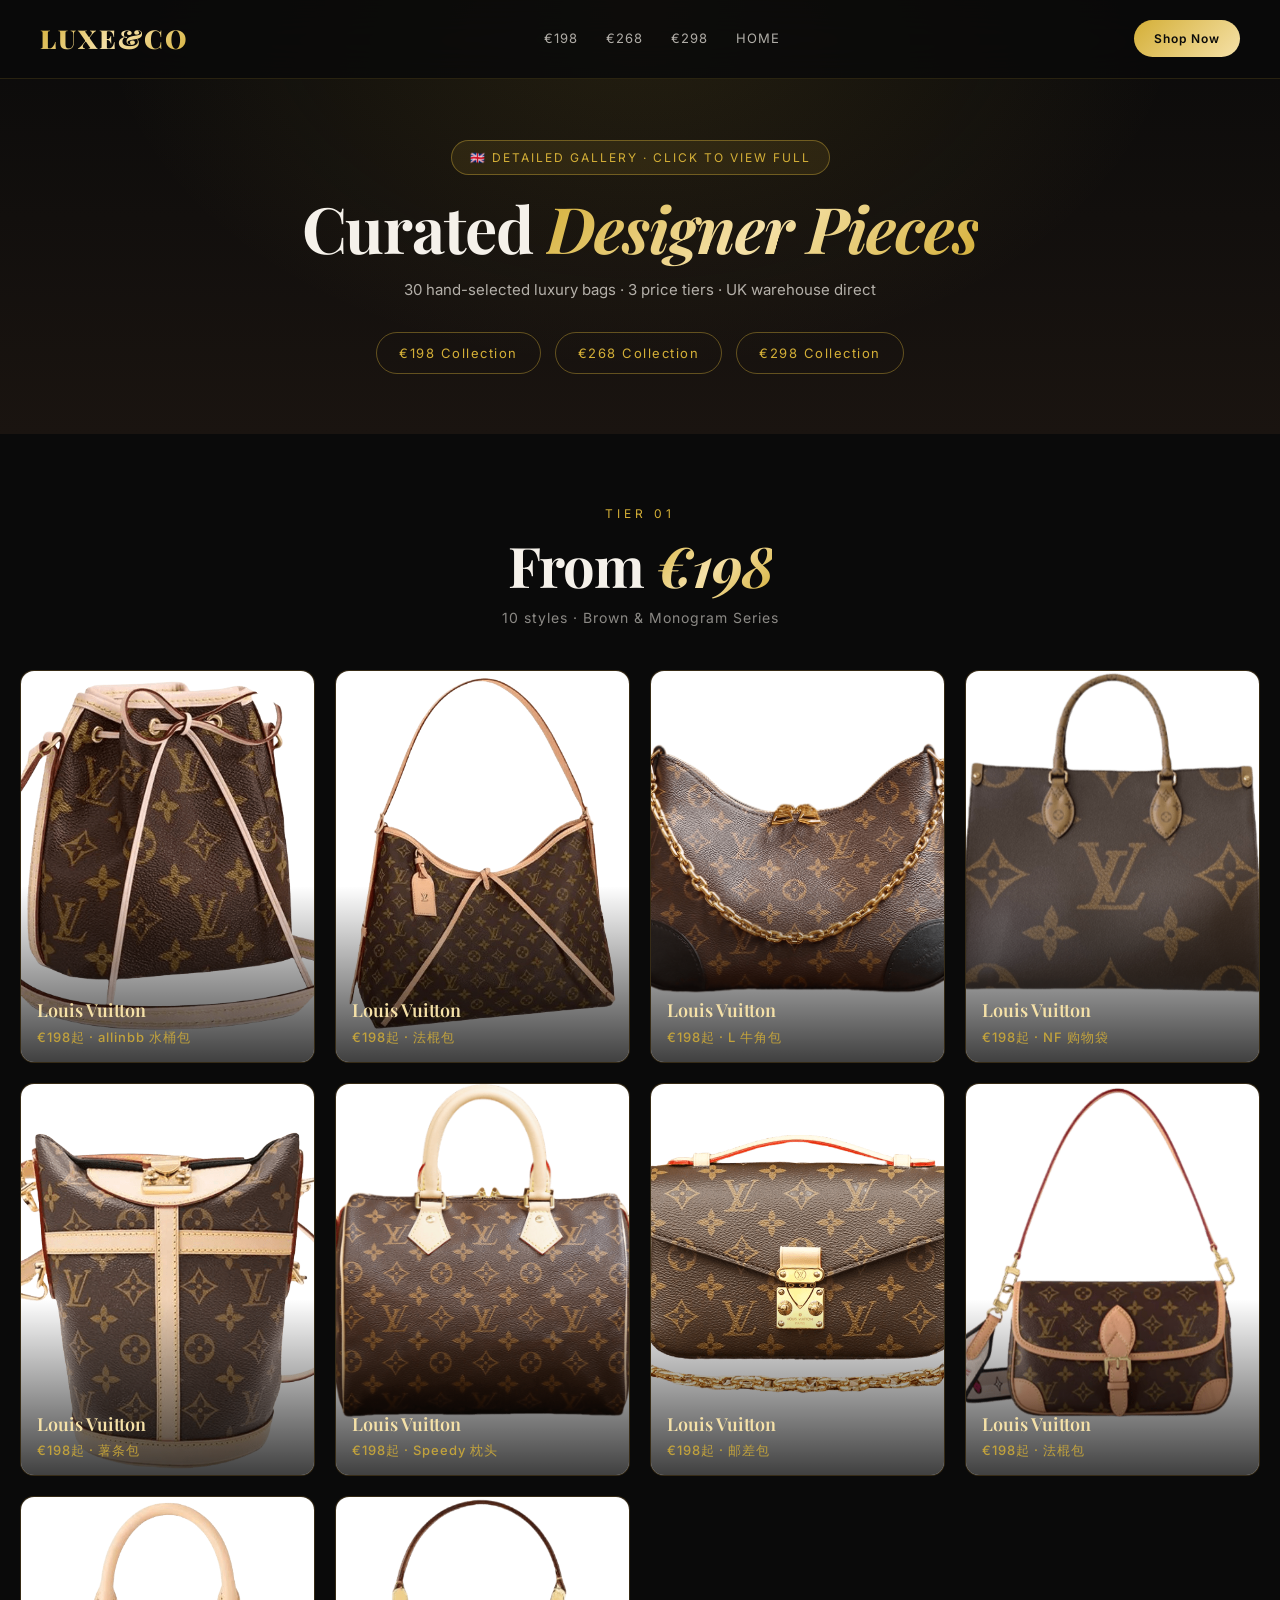
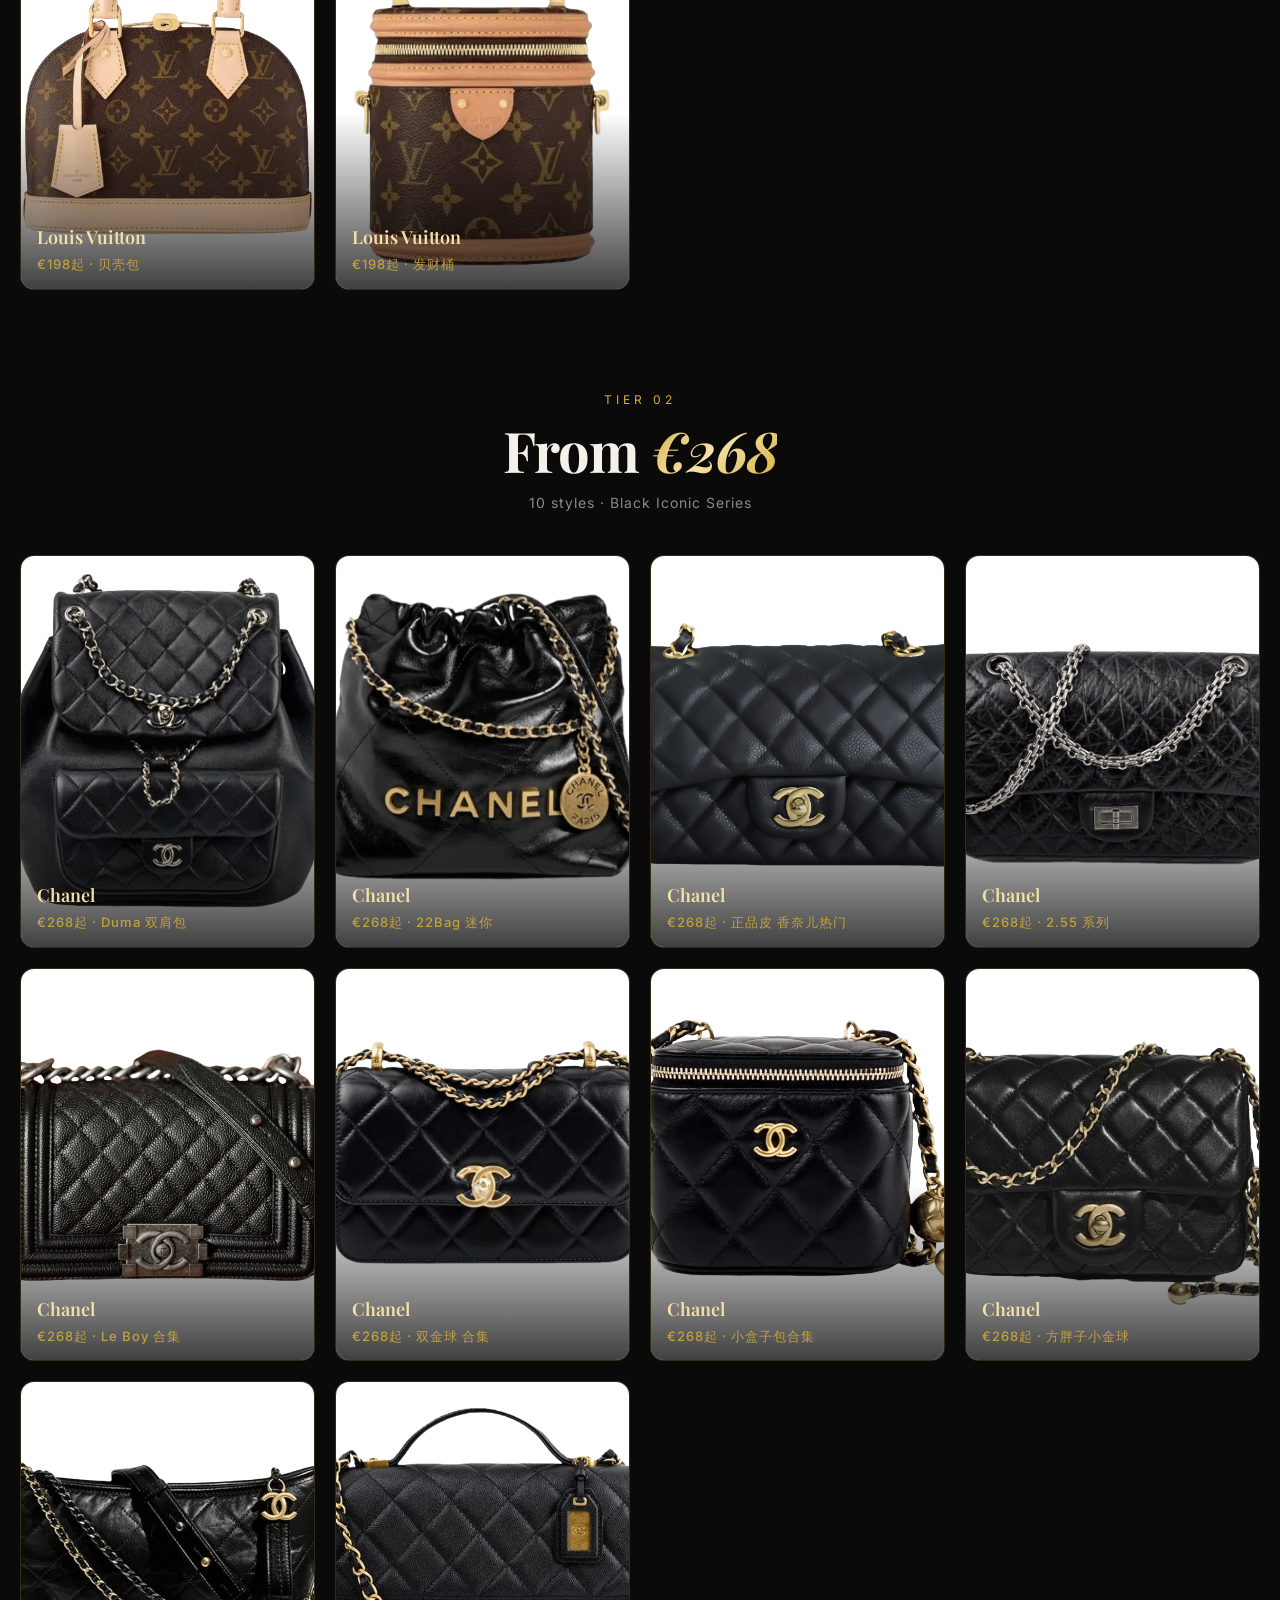
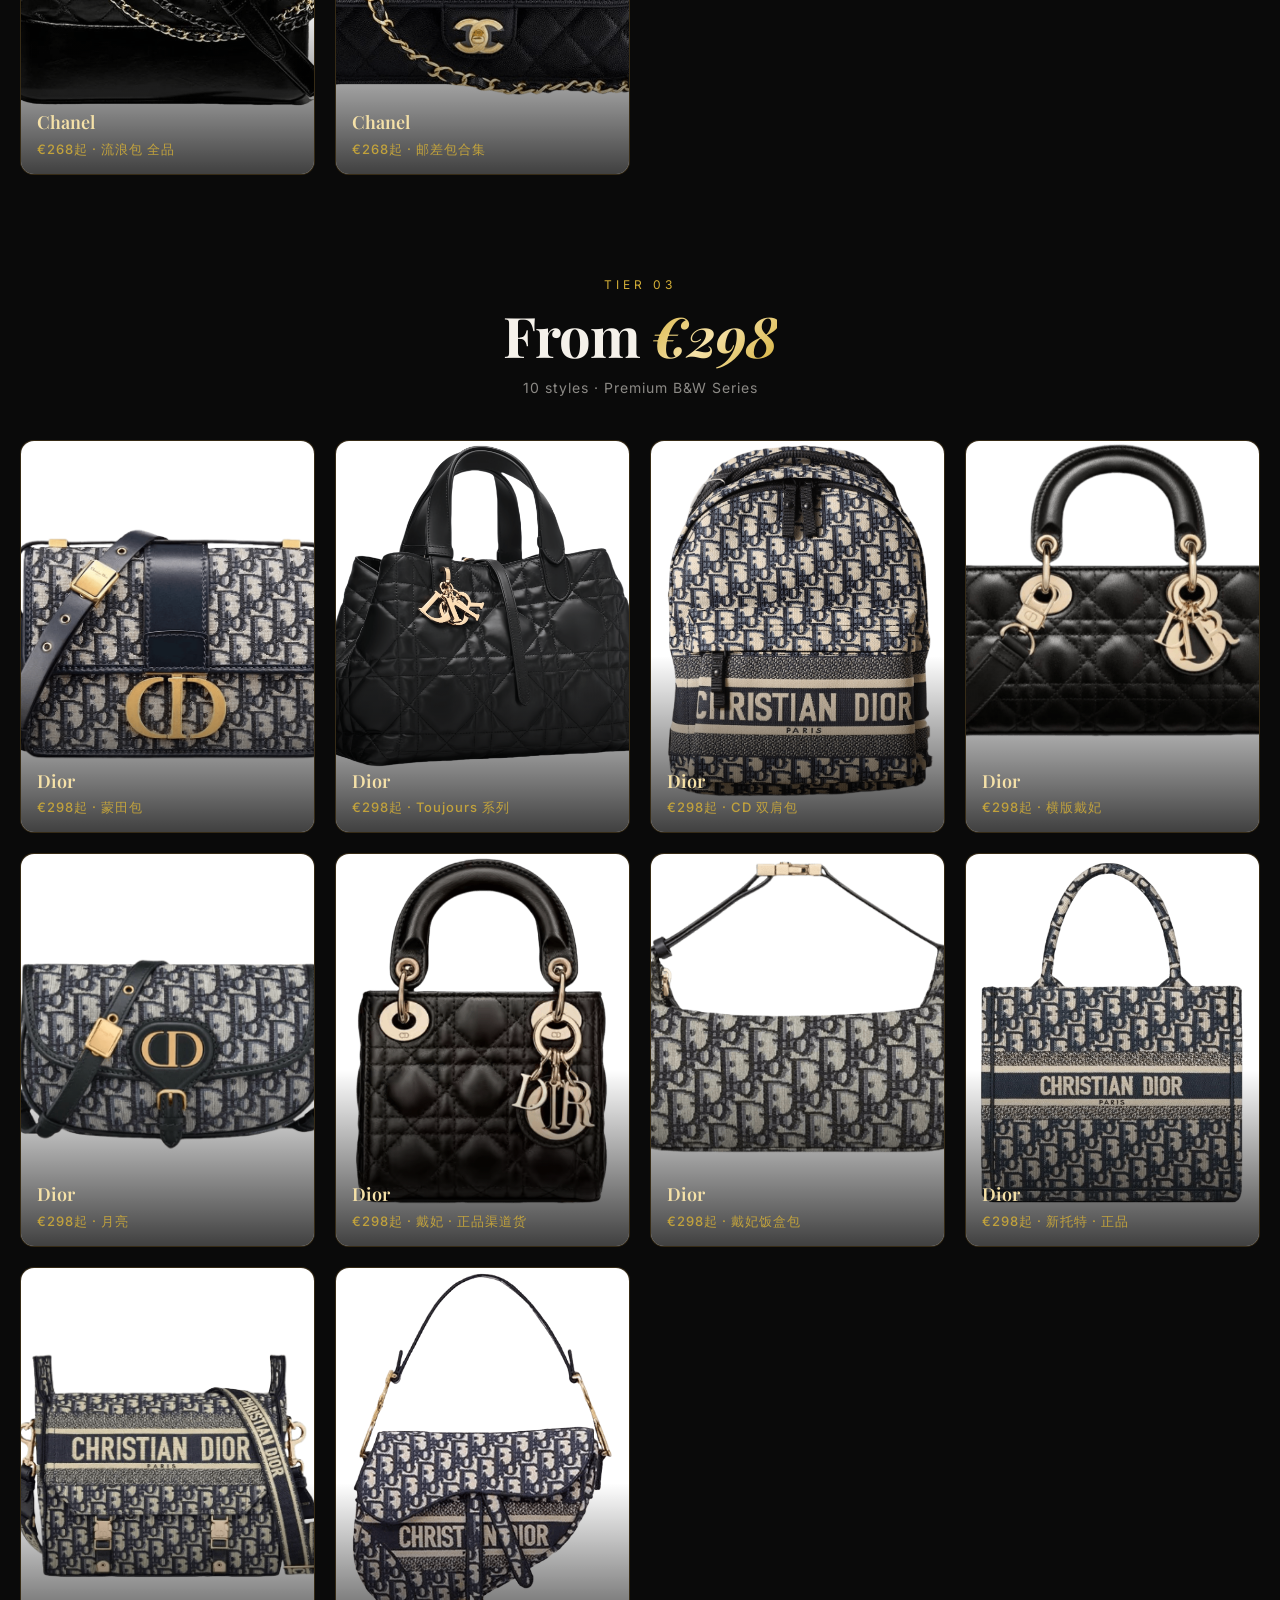
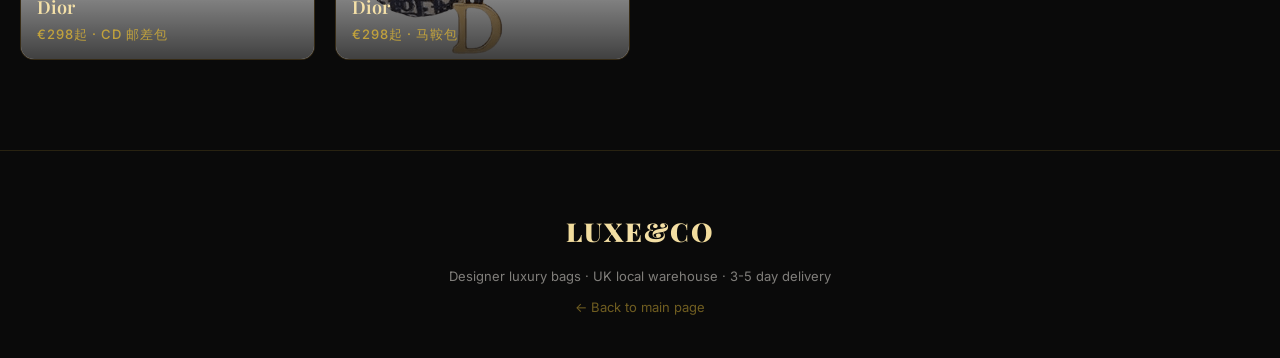
==== commit bd755702: "Refactor details.html with luxury lightbox" ====
--- a/ad/details.html
+++ b/ad/details.html
@@ -175,8 +175,8 @@
     "tier": 198,
     "num": "01",
     "brand": "Louis Vuitton",
-    "model": "Noé Monogram",
-    "shopUrl": "https://shop36108042.wgstores.com"
+    "model": "allinbb 水桶包",
+    "shopUrl": "https://a202004261251495200361080.wgstores.com/weshop/goods_list/_dLMqfLn9A_bNpTTHmqnMky7RuyiRPN3Ce3NHB0A?tagId=98646920"
   },
   {
     "price": 198,
@@ -184,8 +184,8 @@
     "tier": 198,
     "num": "02",
     "brand": "Louis Vuitton",
-    "model": "Speedy Monogram",
-    "shopUrl": "https://shop36108042.wgstores.com"
+    "model": "法棍包",
+    "shopUrl": "https://a202004261251495200361080.wgstores.com/weshop/goods_list/_dLMqfLn9A_bNpTTHmqnMky7RuyiRPN3Ce3NHB0A?tagId=98646916"
   },
   {
     "price": 198,
@@ -193,8 +193,8 @@
     "tier": 198,
     "num": "03",
     "brand": "Louis Vuitton",
-    "model": "Pochette Métis",
-    "shopUrl": "https://shop36108042.wgstores.com"
+    "model": "L 牛角包",
+    "shopUrl": "https://a202004261251495200361080.wgstores.com/weshop/goods_list/_dLMqfLn9A_bNpTTHmqnMky7RuyiRPN3Ce3NHB0A?tagId=98646765"
   },
   {
     "price": 198,
@@ -202,8 +202,8 @@
     "tier": 198,
     "num": "04",
     "brand": "Louis Vuitton",
-    "model": "Alma BB",
-    "shopUrl": "https://shop36108042.wgstores.com"
+    "model": "NF 购物袋",
+    "shopUrl": "https://a202004261251495200361080.wgstores.com/weshop/goods_list/_dLMqfLn9A_bNpTTHmqnMky7RuyiRPN3Ce3NHB0A?tagId=98646631"
   },
   {
     "price": 198,
@@ -211,8 +211,8 @@
     "tier": 198,
     "num": "05",
     "brand": "Louis Vuitton",
-    "model": "NeoNoé MM",
-    "shopUrl": "https://shop36108042.wgstores.com"
+    "model": "薯条包",
+    "shopUrl": "https://a202004261251495200361080.wgstores.com/weshop/goods_list/_dLMqfLn9A_bNpTTHmqnMky7RuyiRPN3Ce3NHB0A?tagId=98646919"
   },
   {
     "price": 198,
@@ -220,8 +220,8 @@
     "tier": 198,
     "num": "06",
     "brand": "Louis Vuitton",
-    "model": "Neverfull MM",
-    "shopUrl": "https://shop36108042.wgstores.com"
+    "model": "Speedy 枕头",
+    "shopUrl": "https://a202004261251495200361080.wgstores.com/weshop/goods_list/_dLMqfLn9A_bNpTTHmqnMky7RuyiRPN3Ce3NHB0A?tagId=98646770"
   },
   {
     "price": 198,
@@ -229,8 +229,8 @@
     "tier": 198,
     "num": "07",
     "brand": "Louis Vuitton",
-    "model": "Vanity PM",
-    "shopUrl": "https://shop36108042.wgstores.com"
+    "model": "邮差包",
+    "shopUrl": "https://a202004261251495200361080.wgstores.com/weshop/goods_list/_dLMqfLn9A_bNpTTHmqnMky7RuyiRPN3Ce3NHB0A?tagId=98646663"
   },
   {
     "price": 198,
@@ -238,8 +238,8 @@
     "tier": 198,
     "num": "08",
     "brand": "Louis Vuitton",
-    "model": "Boulogne",
-    "shopUrl": "https://shop36108042.wgstores.com"
+    "model": "法棍包",
+    "shopUrl": "https://a202004261251495200361080.wgstores.com/weshop/goods_list/_dLMqfLn9A_bNpTTHmqnMky7RuyiRPN3Ce3NHB0A?tagId=98646916"
   },
   {
     "price": 198,
@@ -247,8 +247,8 @@
     "tier": 198,
     "num": "09",
     "brand": "Louis Vuitton",
-    "model": "OnTheGo MM",
-    "shopUrl": "https://shop36108042.wgstores.com"
+    "model": "贝壳包",
+    "shopUrl": "https://a202004261251495200361080.wgstores.com/weshop/goods_list/_dLMqfLn9A_bNpTTHmqnMky7RuyiRPN3Ce3NHB0A?tagId=98646629"
   },
   {
     "price": 198,
@@ -256,8 +256,8 @@
     "tier": 198,
     "num": "10",
     "brand": "Louis Vuitton",
-    "model": "Nano Speedy",
-    "shopUrl": "https://shop36108042.wgstores.com"
+    "model": "发财桶",
+    "shopUrl": "https://a202004261251495200361080.wgstores.com/weshop/goods_list/_dLMqfLn9A_bNpTTHmqnMky7RuyiRPN3Ce3NHB0A?tagId=98646917"
   },
   {
     "price": 268,
@@ -265,8 +265,8 @@
     "tier": 268,
     "num": "01",
     "brand": "Chanel",
-    "model": "Classic Flap · Black",
-    "shopUrl": "https://shop36108042.wgstores.com"
+    "model": "Duma 双肩包",
+    "shopUrl": "https://a202004261251495200361080.wgstores.com/weshop/goods_list/_dLMqfLn9A_bNpTTHmqnMky7RuyiRPN3Ce3NHB0A?tagId=98646698"
   },
   {
     "price": 268,
@@ -274,8 +274,8 @@
     "tier": 268,
     "num": "02",
     "brand": "Chanel",
-    "model": "2.55 Reissue",
-    "shopUrl": "https://shop36108042.wgstores.com"
+    "model": "22Bag 迷你",
+    "shopUrl": "https://a202004261251495200361080.wgstores.com/weshop/goods_list/_dLMqfLn9A_bNpTTHmqnMky7RuyiRPN3Ce3NHB0A?tagId=98646713"
   },
   {
     "price": 268,
@@ -283,8 +283,8 @@
     "tier": 268,
     "num": "03",
     "brand": "Chanel",
-    "model": "Boy Bag · Medium",
-    "shopUrl": "https://shop36108042.wgstores.com"
+    "model": "正品皮 香奈儿热门",
+    "shopUrl": "https://a202004261251495200361080.wgstores.com/weshop/goods_list/_dLMqfLn9A_bNpTTHmqnMky7RuyiRPN3Ce3NHB0A?tagId=98646792"
   },
   {
     "price": 268,
@@ -292,8 +292,8 @@
     "tier": 268,
     "num": "04",
     "brand": "Chanel",
-    "model": "Mini Square",
-    "shopUrl": "https://shop36108042.wgstores.com"
+    "model": "2.55 系列",
+    "shopUrl": "https://a202004261251495200361080.wgstores.com/weshop/goods_list/_dLMqfLn9A_bNpTTHmqnMky7RuyiRPN3Ce3NHB0A?tagId=98646827"
   },
   {
     "price": 268,
@@ -301,8 +301,8 @@
     "tier": 268,
     "num": "05",
     "brand": "Chanel",
-    "model": "19 Bag",
-    "shopUrl": "https://shop36108042.wgstores.com"
+    "model": "Le Boy 合集",
+    "shopUrl": "https://a202004261251495200361080.wgstores.com/weshop/goods_list/_dLMqfLn9A_bNpTTHmqnMky7RuyiRPN3Ce3NHB0A?tagId=98646664"
   },
   {
     "price": 268,
@@ -310,8 +310,8 @@
     "tier": 268,
     "num": "06",
     "brand": "Chanel",
-    "model": "WOC · Black",
-    "shopUrl": "https://shop36108042.wgstores.com"
+    "model": "双金球 合集",
+    "shopUrl": "https://a202004261251495200361080.wgstores.com/weshop/goods_list/_dLMqfLn9A_bNpTTHmqnMky7RuyiRPN3Ce3NHB0A?tagId=98646828"
   },
   {
     "price": 268,
@@ -319,8 +319,8 @@
     "tier": 268,
     "num": "07",
     "brand": "Chanel",
-    "model": "Trendy CC",
-    "shopUrl": "https://shop36108042.wgstores.com"
+    "model": "小盒子包合集",
+    "shopUrl": "https://a202004261251495200361080.wgstores.com/weshop/goods_list/_dLMqfLn9A_bNpTTHmqnMky7RuyiRPN3Ce3NHB0A?tagId=98646646"
   },
   {
     "price": 268,
@@ -328,8 +328,8 @@
     "tier": 268,
     "num": "08",
     "brand": "Chanel",
-    "model": "Gabrielle Hobo",
-    "shopUrl": "https://shop36108042.wgstores.com"
+    "model": "方胖子小金球",
+    "shopUrl": "https://a202004261251495200361080.wgstores.com/weshop/goods_list/_dLMqfLn9A_bNpTTHmqnMky7RuyiRPN3Ce3NHB0A?tagId=98646667"
   },
   {
     "price": 268,
@@ -337,8 +337,8 @@
     "tier": 268,
     "num": "09",
     "brand": "Chanel",
-    "model": "Coco Handle",
-    "shopUrl": "https://shop36108042.wgstores.com"
+    "model": "流浪包 全品",
+    "shopUrl": "https://a202004261251495200361080.wgstores.com/weshop/goods_list/_dLMqfLn9A_bNpTTHmqnMky7RuyiRPN3Ce3NHB0A?tagId=98646824"
   },
   {
     "price": 268,
@@ -346,8 +346,8 @@
     "tier": 268,
     "num": "10",
     "brand": "Chanel",
-    "model": "Vanity Case",
-    "shopUrl": "https://shop36108042.wgstores.com"
+    "model": "邮差包合集",
+    "shopUrl": "https://a202004261251495200361080.wgstores.com/weshop/goods_list/_dLMqfLn9A_bNpTTHmqnMky7RuyiRPN3Ce3NHB0A?tagId=98646731"
   },
   {
     "price": 298,
@@ -355,8 +355,8 @@
     "tier": 298,
     "num": "01",
     "brand": "Dior",
-    "model": "Book Tote · Oblique",
-    "shopUrl": "https://shop36108042.wgstores.com"
+    "model": "蒙田包",
+    "shopUrl": "https://a202004261251495200361080.wgstores.com/weshop/goods_list/_dLMqfLn9A_bNpTTHmqnMky7RuyiRPN3Ce3NHB0A?tagId=98646775"
   },
   {
     "price": 298,
@@ -364,8 +364,8 @@
     "tier": 298,
     "num": "02",
     "brand": "Dior",
-    "model": "Saddle Bag",
-    "shopUrl": "https://shop36108042.wgstores.com"
+    "model": "Toujours 系列",
+    "shopUrl": "https://a202004261251495200361080.wgstores.com/weshop/goods_list/_dLMqfLn9A_bNpTTHmqnMky7RuyiRPN3Ce3NHB0A?tagId=98646726"
   },
   {
     "price": 298,
@@ -373,8 +373,8 @@
     "tier": 298,
     "num": "03",
     "brand": "Dior",
-    "model": "Lady Dior · Medium",
-    "shopUrl": "https://shop36108042.wgstores.com"
+    "model": "CD 双肩包",
+    "shopUrl": "https://a202004261251495200361080.wgstores.com/weshop/goods_list/_dLMqfLn9A_bNpTTHmqnMky7RuyiRPN3Ce3NHB0A?tagId=98646628"
   },
   {
     "price": 298,
@@ -382,8 +382,8 @@
     "tier": 298,
     "num": "04",
     "brand": "Dior",
-    "model": "Bobby Bag",
-    "shopUrl": "https://shop36108042.wgstores.com"
+    "model": "横版戴妃",
+    "shopUrl": "https://a202004261251495200361080.wgstores.com/weshop/goods_list/_dLMqfLn9A_bNpTTHmqnMky7RuyiRPN3Ce3NHB0A?tagId=98646940"
   },
   {
     "price": 298,
@@ -391,8 +391,8 @@
     "tier": 298,
     "num": "05",
     "brand": "Dior",
-    "model": "Diorcamp Messenger",
-    "shopUrl": "https://shop36108042.wgstores.com"
+    "model": "月亮",
+    "shopUrl": "https://a202004261251495200361080.wgstores.com/weshop/goods_list/_dLMqfLn9A_bNpTTHmqnMky7RuyiRPN3Ce3NHB0A?tagId=98646724"
   },
   {
     "price": 298,
@@ -400,8 +400,8 @@
     "tier": 298,
     "num": "06",
     "brand": "Dior",
-    "model": "30 Montaigne",
-    "shopUrl": "https://shop36108042.wgstores.com"
+    "model": "戴妃 · 正品渠道货",
+    "shopUrl": "https://a202004261251495200361080.wgstores.com/weshop/goods_list/_dLMqfLn9A_bNpTTHmqnMky7RuyiRPN3Ce3NHB0A?tagId=98646863"
   },
   {
     "price": 298,
@@ -409,8 +409,8 @@
     "tier": 298,
     "num": "07",
     "brand": "Dior",
-    "model": "Caro Bag",
-    "shopUrl": "https://shop36108042.wgstores.com"
+    "model": "戴妃饭盒包",
+    "shopUrl": "https://a202004261251495200361080.wgstores.com/weshop/goods_list/_dLMqfLn9A_bNpTTHmqnMky7RuyiRPN3Ce3NHB0A?tagId=98646747"
   },
   {
     "price": 298,
@@ -418,8 +418,8 @@
     "tier": 298,
     "num": "08",
     "brand": "Dior",
-    "model": "Lady D-Joy",
-    "shopUrl": "https://shop36108042.wgstores.com"
+    "model": "新托特 · 正品",
+    "shopUrl": "https://a202004261251495200361080.wgstores.com/weshop/goods_list/_dLMqfLn9A_bNpTTHmqnMky7RuyiRPN3Ce3NHB0A?tagId=98646880"
   },
   {
     "price": 298,
@@ -427,8 +427,8 @@
     "tier": 298,
     "num": "09",
     "brand": "Dior",
-    "model": "Diorever",
-    "shopUrl": "https://shop36108042.wgstores.com"
+    "model": "CD 邮差包",
+    "shopUrl": "https://a202004261251495200361080.wgstores.com/weshop/goods_list/_dLMqfLn9A_bNpTTHmqnMky7RuyiRPN3Ce3NHB0A?tagId=98646645"
   },
   {
     "price": 298,
@@ -436,8 +436,8 @@
     "tier": 298,
     "num": "10",
     "brand": "Dior",
-    "model": "Dior Toujours",
-    "shopUrl": "https://shop36108042.wgstores.com"
+    "model": "马鞍包",
+    "shopUrl": "https://a202004261251495200361080.wgstores.com/weshop/goods_list/_dLMqfLn9A_bNpTTHmqnMky7RuyiRPN3Ce3NHB0A?tagId=98646692"
   }
 ];
 const SHOP_HOME = "https://shop36108042.wgstores.com";
